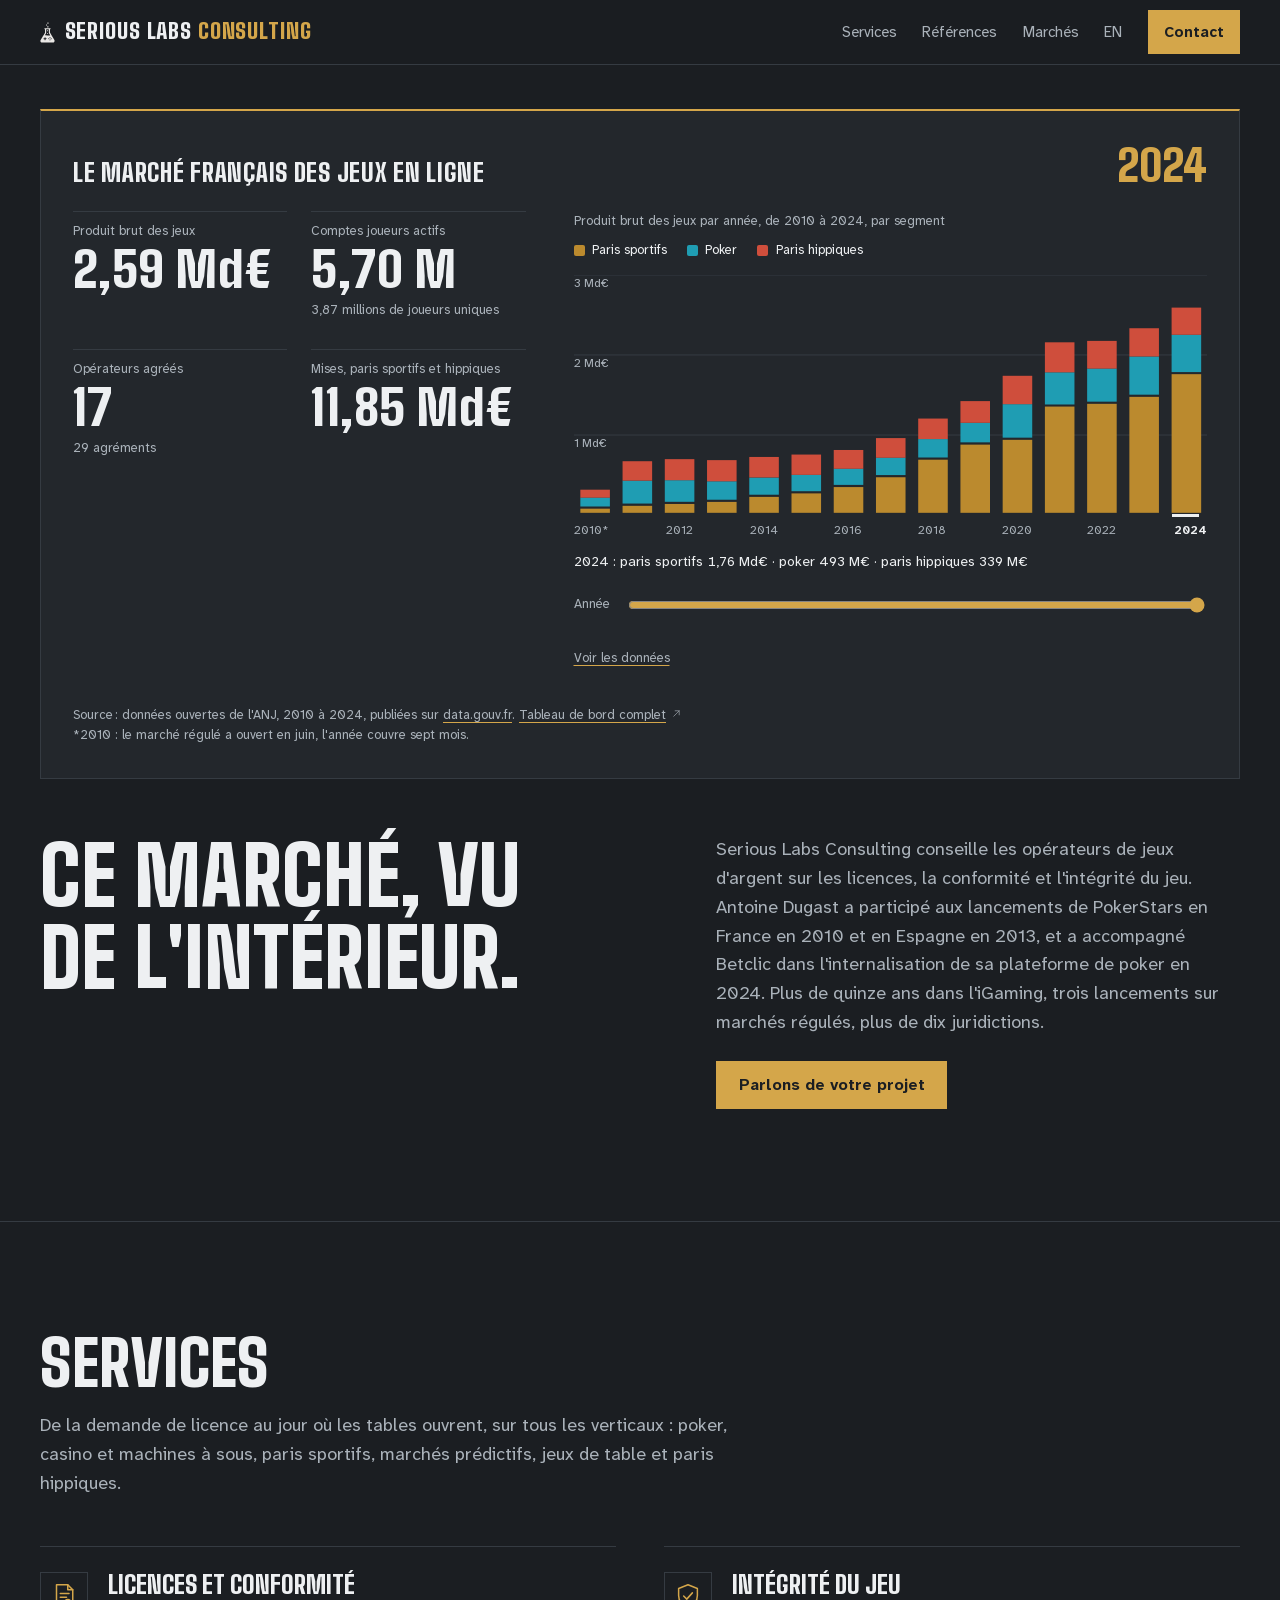
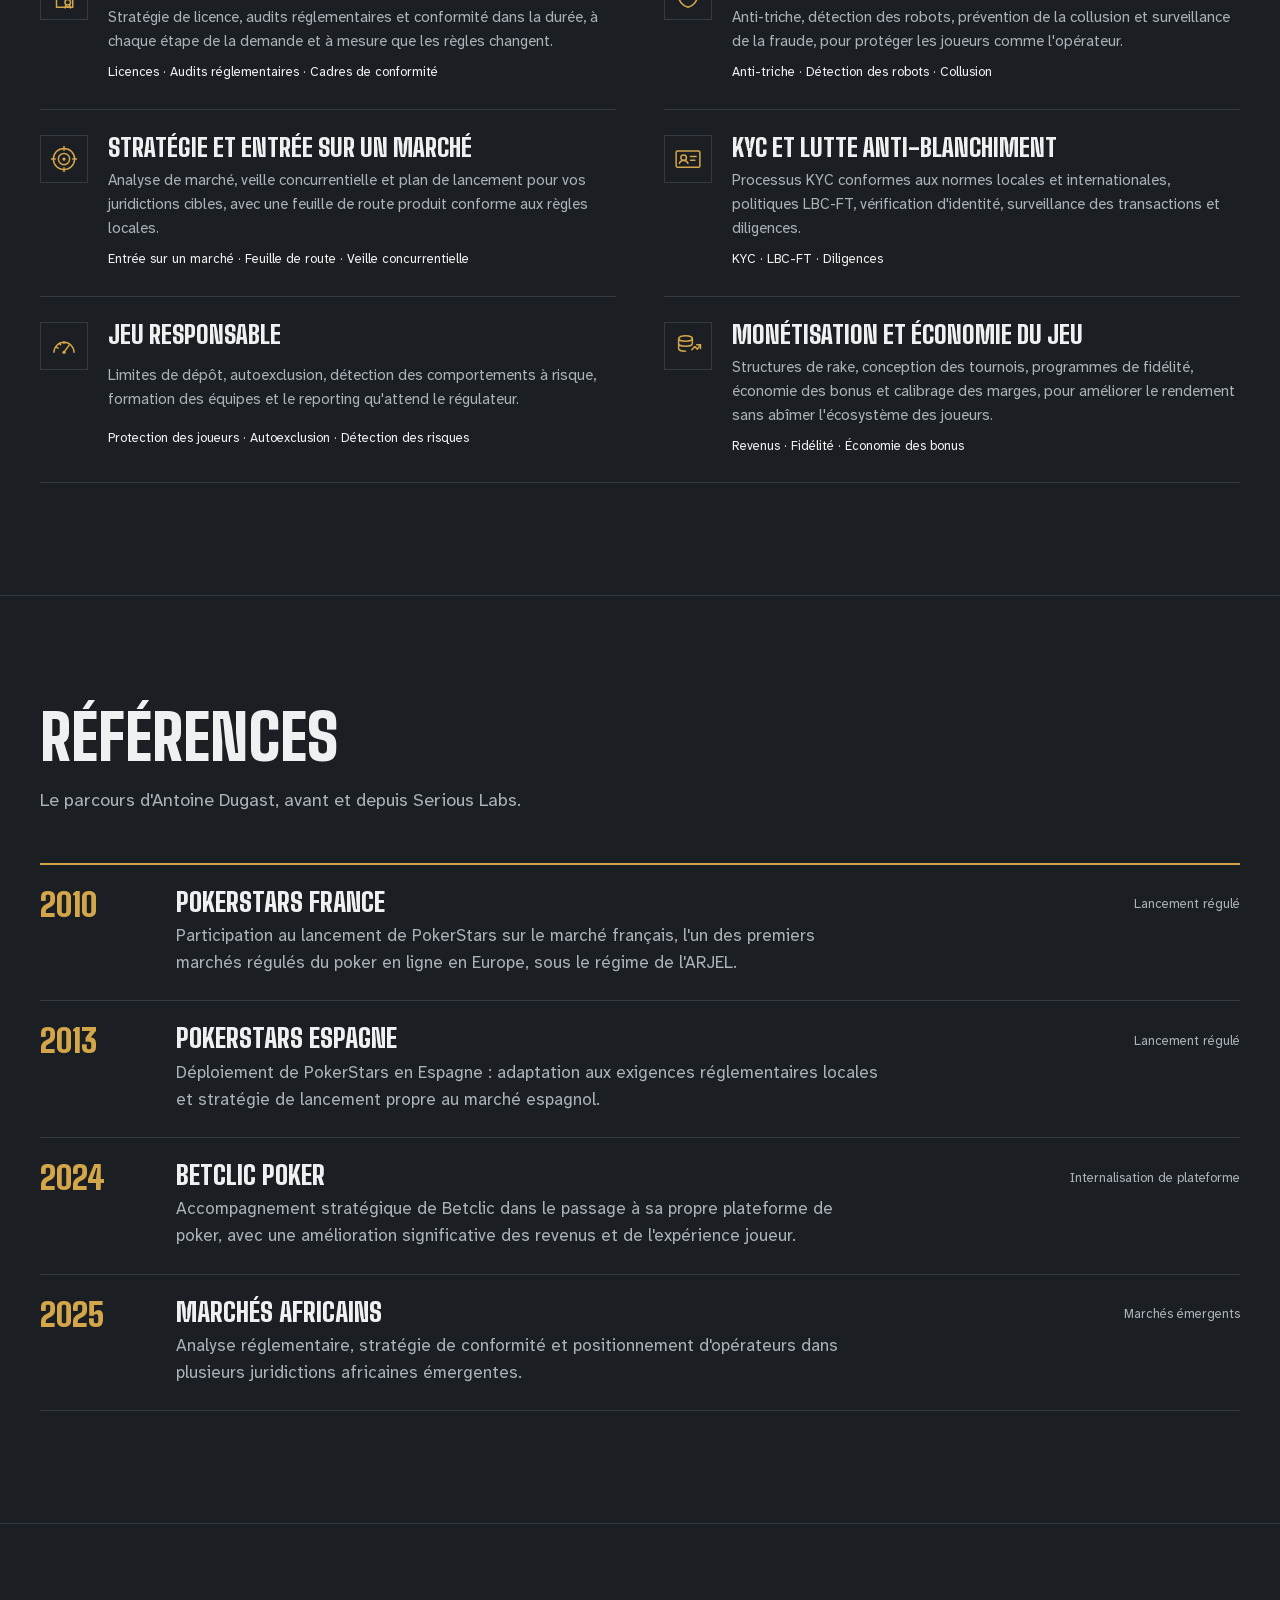
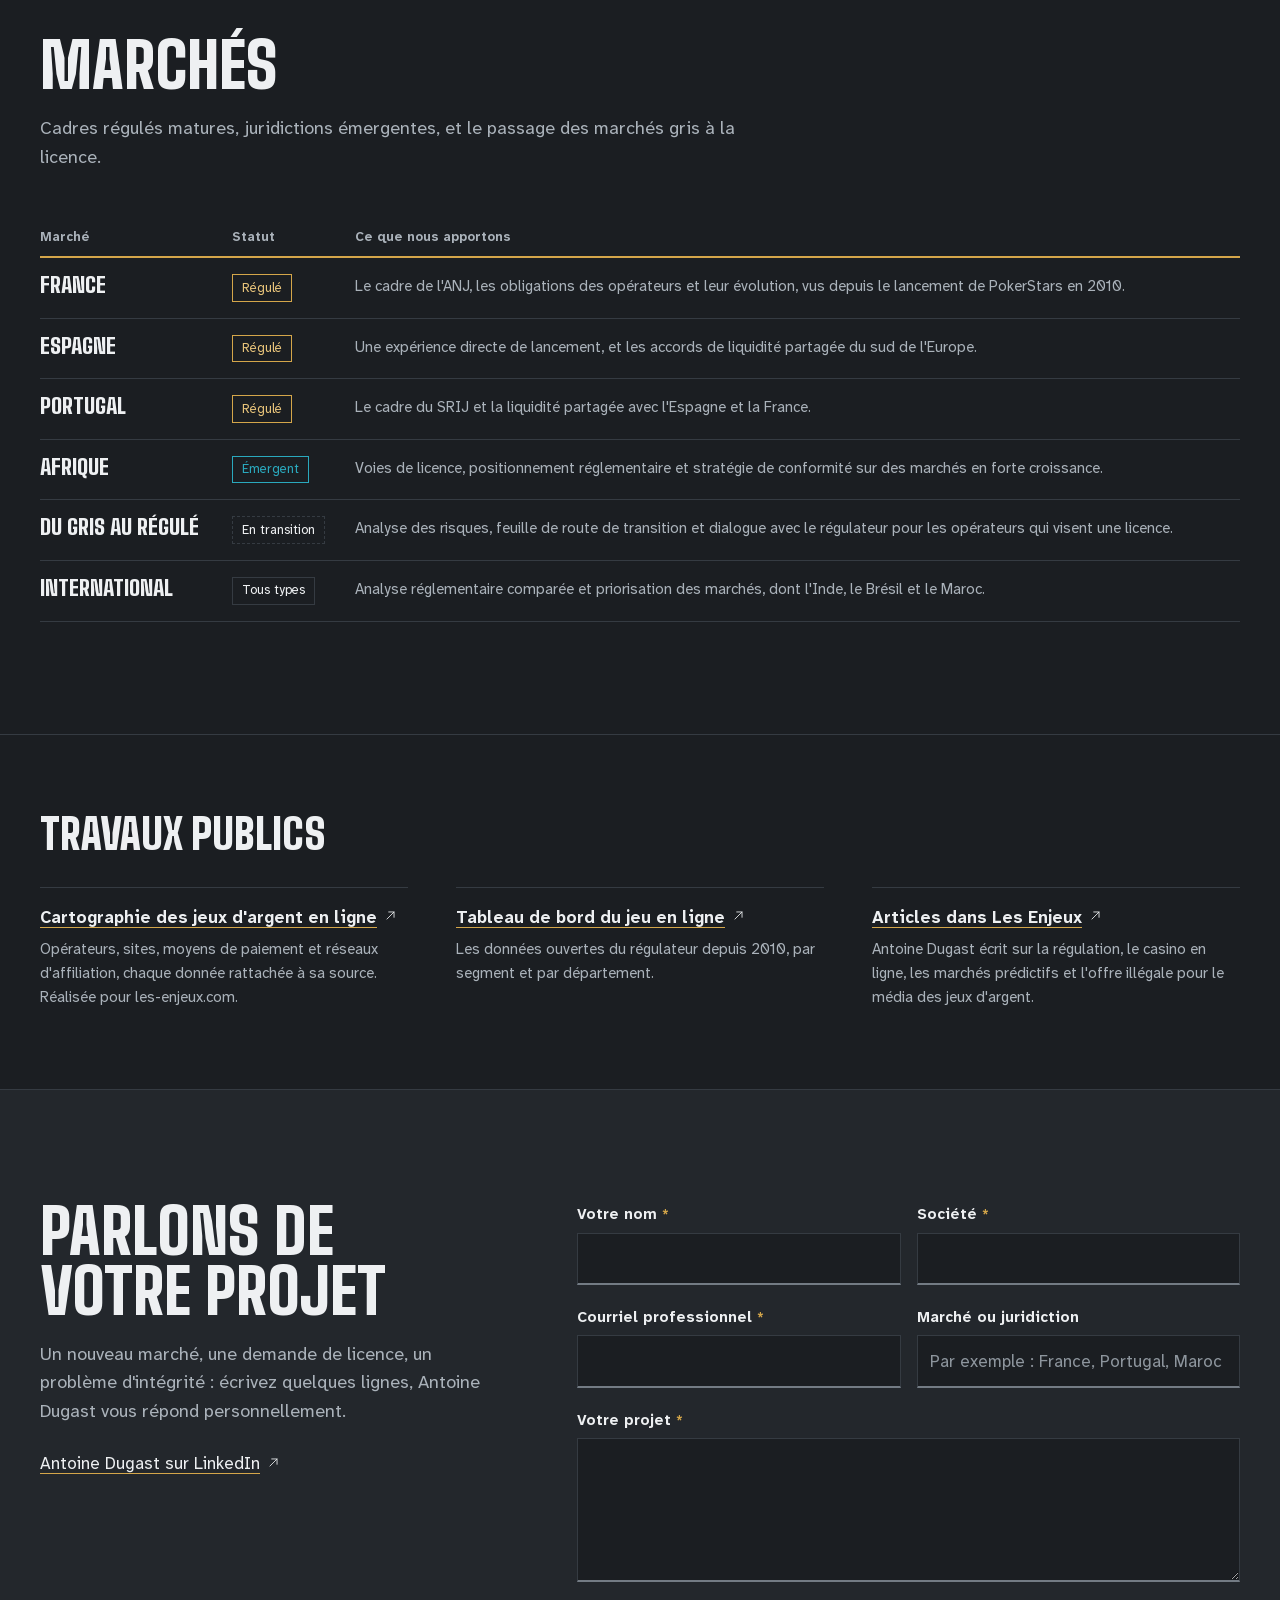
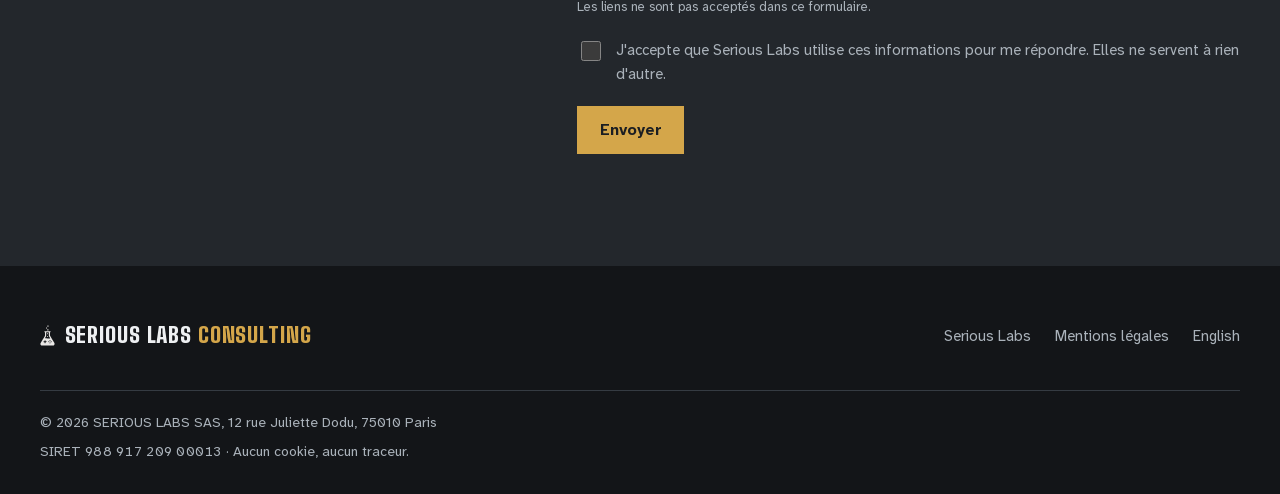
==== fr/index.html @ e4a57867 "Refait le site du conseil : le marché français en chiffres, puis le métier La page s'ouvre sur le ta" ====
<!DOCTYPE html>
<html lang="fr">
<head>
<meta charset="utf-8">
<meta name="viewport" content="width=device-width, initial-scale=1">
<title>Serious Labs Consulting — licences, conformité et intégrité du jeu</title>
<meta name="description" content="Conseil aux opérateurs de jeux d'argent : licences, conformité, KYC et LBC-FT, intégrité du jeu, entrée sur un marché. Participation aux lancements de PokerStars en France et en Espagne ; internalisation du poker chez Betclic.">
<meta name="robots" content="index, follow">

<link rel="canonical" href="https://seriouslabs-consulting.com/fr/">
<link rel="alternate" hreflang="en" href="https://seriouslabs-consulting.com/">
<link rel="alternate" hreflang="fr" href="https://seriouslabs-consulting.com/fr/">
<link rel="alternate" hreflang="x-default" href="https://seriouslabs-consulting.com/">

<meta property="og:type" content="website">
<meta property="og:locale" content="fr_FR">
<meta property="og:url" content="https://seriouslabs-consulting.com/fr/">
<meta property="og:site_name" content="Serious Labs Consulting">
<meta property="og:title" content="Ce marché, vu de l'intérieur.">
<meta property="og:description" content="Licences, conformité et intégrité du jeu pour les opérateurs de jeux d'argent, par quelqu'un qui a participé aux lancements régulés en France et en Espagne.">
<meta property="og:image" content="https://seriouslabs-consulting.com/assets/img/og-fr.png">
<meta name="theme-color" content="#1b1e22">

<link rel="icon" href="/assets/img/favicon.svg" type="image/svg+xml">
<link rel="preload" href="/assets/fonts/big-shoulders-latin.woff2" as="font" type="font/woff2" crossorigin>
<link rel="stylesheet" href="/assets/css/fonts.css">
<link rel="stylesheet" href="/assets/css/conseil.css">
<script src="/assets/js/conseil.js" defer></script>
</head>

<body>
<a class="skip" href="#main">Aller au contenu</a>

<header class="head">
  <div class="wrap bar">
    <a class="mark" href="/fr/" aria-label="Serious Labs Consulting, accueil"><img src="/assets/img/logo.svg" alt="" width="15" height="21"><span>Serious Labs <em>Consulting</em></span></a>
    <nav class="nav" aria-label="Navigation principale">
      <a class="sect" href="#services">Services</a>
      <a class="sect" href="#record">Références</a>
      <a class="sect" href="#markets">Marchés</a>
      <a class="lang" href="/" hreflang="en" lang="en">EN</a>
      <a class="cta cta--sm" href="#contact">Contact</a>
    </nav>
  </div>
</header>

<main id="main">

  <section class="open" aria-labelledby="titre">
    <div class="wrap">

      <figure class="board" data-board>
        <figcaption class="board__head">
          <p class="board__t">Le marché français des jeux en ligne</p>
          <p class="board__y"><span class="pot">Année affichée&#8239;: </span><span data-year>2024</span></p>
        </figcaption>

        <dl class="figs">
          <div class="fig">
            <dt>Produit brut des jeux</dt>
            <dd><span class="fig__n" data-fig="pbj">2,59 Md€</span></dd>
          </div>
          <div class="fig">
            <dt>Comptes joueurs actifs</dt>
            <dd><span class="fig__n" data-fig="comptes">5,70 M</span><span class="fig__s" data-fig="uniques">3,87 millions de joueurs uniques</span></dd>
          </div>
          <div class="fig">
            <dt>Opérateurs agréés</dt>
            <dd><span class="fig__n" data-fig="operateurs">17</span><span class="fig__s" data-fig="agrements">29 agréments</span></dd>
          </div>
          <div class="fig">
            <dt>Mises, paris sportifs et hippiques</dt>
            <dd><span class="fig__n" data-fig="mises">11,85 Md€</span></dd>
          </div>
        </dl>

        <div class="chart">
          <p class="chart__t" id="chart-t">Produit brut des jeux par année, de 2010 à 2024, par segment</p>
          <ul class="legend">
            <li><span class="sw s-ps" aria-hidden="true"></span>Paris sportifs</li>
            <li><span class="sw s-po" aria-hidden="true"></span>Poker</li>
            <li><span class="sw s-ph" aria-hidden="true"></span>Paris hippiques</li>
          </ul>
          <div class="chart__plot" data-chart>
<!-- marche:graphique -->
<svg class="chart__svg" viewBox="0 0 600 220" preserveAspectRatio="none" aria-hidden="true">
<line class="chart__grid" x1="0" x2="600" y1="146.7" y2="146.7" vector-effect="non-scaling-stroke"/>
<line class="chart__grid" x1="0" x2="600" y1="73.3" y2="73.3" vector-effect="non-scaling-stroke"/>
<line class="chart__grid" x1="0" x2="600" y1="0.0" y2="0.0" vector-effect="non-scaling-stroke"/>
<g class="chart__bar" data-i="0">
<rect class="s-ps" x="6.0" y="214.2" width="28" height="3.8"/>
<rect class="s-po" x="6.0" y="204.0" width="28" height="8.2"/>
<rect class="s-ph" x="6.0" y="196.8" width="28" height="7.3"/>
<rect class="chart__hit" x="0" y="0" width="40" height="220"/>
</g>
<g class="chart__bar" data-i="1">
<rect class="s-ps" x="46.0" y="211.6" width="28" height="6.4"/>
<rect class="s-po" x="46.0" y="188.5" width="28" height="21.0"/>
<rect class="s-ph" x="46.0" y="170.7" width="28" height="17.8"/>
<rect class="chart__hit" x="40" y="0" width="40" height="220"/>
</g>
<g class="chart__bar" data-i="2">
<rect class="s-ps" x="86.0" y="209.9" width="28" height="8.1"/>
<rect class="s-po" x="86.0" y="188.1" width="28" height="19.8"/>
<rect class="s-ph" x="86.0" y="168.8" width="28" height="19.3"/>
<rect class="chart__hit" x="80" y="0" width="40" height="220"/>
</g>
<g class="chart__bar" data-i="3">
<rect class="s-ps" x="126.0" y="208.0" width="28" height="10.0"/>
<rect class="s-po" x="126.0" y="189.1" width="28" height="16.9"/>
<rect class="s-ph" x="126.0" y="169.7" width="28" height="19.4"/>
<rect class="chart__hit" x="120" y="0" width="40" height="220"/>
</g>
<g class="chart__bar" data-i="4">
<rect class="s-ps" x="166.0" y="203.4" width="28" height="14.6"/>
<rect class="s-po" x="166.0" y="185.7" width="28" height="15.7"/>
<rect class="s-ph" x="166.0" y="166.8" width="28" height="18.8"/>
<rect class="chart__hit" x="160" y="0" width="40" height="220"/>
</g>
<g class="chart__bar" data-i="5">
<rect class="s-ps" x="206.0" y="200.2" width="28" height="17.8"/>
<rect class="s-po" x="206.0" y="183.2" width="28" height="15.0"/>
<rect class="s-ph" x="206.0" y="164.6" width="28" height="18.6"/>
<rect class="chart__hit" x="200" y="0" width="40" height="220"/>
</g>
<g class="chart__bar" data-i="6">
<rect class="s-ps" x="246.0" y="194.4" width="28" height="23.6"/>
<rect class="s-po" x="246.0" y="177.5" width="28" height="14.9"/>
<rect class="s-ph" x="246.0" y="160.4" width="28" height="17.2"/>
<rect class="chart__hit" x="240" y="0" width="40" height="220"/>
</g>
<g class="chart__bar" data-i="7">
<rect class="s-ps" x="286.0" y="185.4" width="28" height="32.6"/>
<rect class="s-po" x="286.0" y="167.4" width="28" height="16.0"/>
<rect class="s-ph" x="286.0" y="149.5" width="28" height="18.0"/>
<rect class="chart__hit" x="280" y="0" width="40" height="220"/>
</g>
<g class="chart__bar" data-i="8">
<rect class="s-ps" x="326.0" y="169.3" width="28" height="48.7"/>
<rect class="s-po" x="326.0" y="150.4" width="28" height="16.9"/>
<rect class="s-ph" x="326.0" y="131.6" width="28" height="18.8"/>
<rect class="chart__hit" x="320" y="0" width="40" height="220"/>
</g>
<g class="chart__bar" data-i="9">
<rect class="s-ps" x="366.0" y="155.5" width="28" height="62.5"/>
<rect class="s-po" x="366.0" y="135.5" width="28" height="17.9"/>
<rect class="s-ph" x="366.0" y="115.6" width="28" height="19.9"/>
<rect class="chart__hit" x="360" y="0" width="40" height="220"/>
</g>
<g class="chart__bar" data-i="10">
<rect class="s-ps" x="406.0" y="151.1" width="28" height="66.9"/>
<rect class="s-po" x="406.0" y="118.4" width="28" height="30.7"/>
<rect class="s-ph" x="406.0" y="92.4" width="28" height="26.0"/>
<rect class="chart__hit" x="400" y="0" width="40" height="220"/>
</g>
<g class="chart__bar" data-i="11">
<rect class="s-ps" x="446.0" y="120.6" width="28" height="97.4"/>
<rect class="s-po" x="446.0" y="89.2" width="28" height="29.5"/>
<rect class="s-ph" x="446.0" y="61.7" width="28" height="27.5"/>
<rect class="chart__hit" x="440" y="0" width="40" height="220"/>
</g>
<g class="chart__bar" data-i="12">
<rect class="s-ps" x="486.0" y="118.1" width="28" height="99.9"/>
<rect class="s-po" x="486.0" y="85.7" width="28" height="30.4"/>
<rect class="s-ph" x="486.0" y="60.4" width="28" height="25.4"/>
<rect class="chart__hit" x="480" y="0" width="40" height="220"/>
</g>
<g class="chart__bar" data-i="13">
<rect class="s-ps" x="526.0" y="111.7" width="28" height="106.3"/>
<rect class="s-po" x="526.0" y="74.7" width="28" height="35.0"/>
<rect class="s-ph" x="526.0" y="48.8" width="28" height="25.9"/>
<rect class="chart__hit" x="520" y="0" width="40" height="220"/>
</g>
<g class="chart__bar" data-i="14">
<rect class="s-ps" x="566.0" y="90.9" width="28" height="127.1"/>
<rect class="s-po" x="566.0" y="54.8" width="28" height="34.2"/>
<rect class="s-ph" x="566.0" y="29.9" width="28" height="24.9"/>
<rect class="chart__hit" x="560" y="0" width="40" height="220"/>
</g>
</svg>
<span class="chart__axis chart__axis--1" aria-hidden="true">1 Md€</span>
<span class="chart__axis chart__axis--2" aria-hidden="true">2 Md€</span>
<span class="chart__axis chart__axis--3" aria-hidden="true">3 Md€</span>
<ol class="chart__years" aria-hidden="true">
<li class="is-tick">2010*</li>
<li>2011</li>
<li class="is-tick">2012</li>
<li>2013</li>
<li class="is-tick">2014</li>
<li>2015</li>
<li class="is-tick">2016</li>
<li>2017</li>
<li class="is-tick">2018</li>
<li>2019</li>
<li class="is-tick">2020</li>
<li>2021</li>
<li class="is-tick">2022</li>
<li>2023</li>
<li class="is-tick">2024</li>
</ol>
<!-- /marche:graphique -->
          </div>
          <p class="readout" data-readout>2024 : paris sportifs 1,76 Md€ · poker 493 M€ · paris hippiques 339 M€</p>
          <label class="scrub">
            <span>Année</span>
            <input type="range" min="2010" max="2024" step="1" value="2024" data-scrub>
          </label>
          <p class="pot" data-live aria-live="polite"></p>
          <details class="data">
            <summary>Voir les données</summary>
<!-- marche:tableau -->
<table class="data__t">
<caption>Produit brut des jeux, en millions d’euros, ANJ</caption>
<thead><tr><th scope="col">Année</th><th scope="col">Paris sportifs</th><th scope="col">Poker</th><th scope="col">Paris hippiques</th><th scope="col">Total</th></tr></thead><tbody>
<tr><th scope="row">2010*</th><td>79</td><td>139</td><td>99</td><td>317</td></tr>
<tr><th scope="row">2011</th><td>115</td><td>314</td><td>243</td><td>672</td></tr>
<tr><th scope="row">2012</th><td>138</td><td>297</td><td>263</td><td>698</td></tr>
<tr><th scope="row">2013</th><td>164</td><td>258</td><td>264</td><td>686</td></tr>
<tr><th scope="row">2014</th><td>227</td><td>241</td><td>257</td><td>725</td></tr>
<tr><th scope="row">2015</th><td>270</td><td>232</td><td>254</td><td>756</td></tr>
<tr><th scope="row">2016</th><td>349</td><td>230</td><td>234</td><td>813</td></tr>
<tr><th scope="row">2017</th><td>472</td><td>245</td><td>245</td><td>962</td></tr>
<tr><th scope="row">2018</th><td>691</td><td>258</td><td>256</td><td>1 205</td></tr>
<tr><th scope="row">2019</th><td>880</td><td>272</td><td>271</td><td>1 423</td></tr>
<tr><th scope="row">2020</th><td>940</td><td>446</td><td>354</td><td>1 740</td></tr>
<tr><th scope="row">2021</th><td>1 355</td><td>429</td><td>375</td><td>2 159</td></tr>
<tr><th scope="row">2022</th><td>1 389</td><td>442</td><td>346</td><td>2 177</td></tr>
<tr><th scope="row">2023</th><td>1 477</td><td>504</td><td>353</td><td>2 334</td></tr>
<tr><th scope="row">2024</th><td>1 760</td><td>493</td><td>339</td><td>2 592</td></tr>
</tbody></table>
<!-- /marche:tableau -->
          </details>
        </div>

        <p class="board__src">Source&#8239;: données ouvertes de l'ANJ, 2010 à 2024, publiées sur <a href="https://www.data.gouv.fr/datasets/donnees-sur-le-marche-des-jeux-en-ligne-paris-sportifs-hippiques-et-poker-de-2010-a-2024/">data.gouv.fr</a>. <a href="https://data.seriouslabs-consulting.com/">Tableau de bord complet<svg class="ico" aria-hidden="true"><use href="/assets/img/pictos.svg#sortie"/></svg></a><br>*2010 : le marché régulé a ouvert en juin, l'année couvre sept mois.</p>
      </figure>

      <div class="open__text">
        <h1 id="titre">Ce marché, vu de l'intérieur.</h1>
        <div class="open__side">
          <p class="lede">Serious Labs Consulting conseille les opérateurs de jeux d'argent sur les licences, la conformité et l'intégrité du jeu. Antoine Dugast a participé aux lancements de PokerStars en France en 2010 et en Espagne en 2013, et a accompagné Betclic dans l'internalisation de sa plateforme de poker en 2024. Plus de quinze ans dans l'iGaming, trois lancements sur marchés régulés, plus de dix juridictions.</p>
          <a class="cta" href="#contact">Parlons de votre projet</a>
        </div>
      </div>

    </div>
  </section>

  <section class="svc" id="services" aria-labelledby="services-h">
    <div class="wrap">
      <h2 class="sect-h" id="services-h">Services</h2>
      <p class="sect-l">De la demande de licence au jour où les tables ouvrent, sur tous les verticaux : poker, casino et machines à sous, paris sportifs, marchés prédictifs, jeux de table et paris hippiques.</p>

      <ul class="svc__list">
        <li class="svc__item">
          <svg class="picto" aria-hidden="true"><use href="/assets/img/pictos.svg#licence"/></svg>
          <h3>Licences et conformité</h3>
          <p>Stratégie de licence, audits réglementaires et conformité dans la durée, à chaque étape de la demande et à mesure que les règles changent.</p>
          <p class="tags">Licences · Audits réglementaires · Cadres de conformité</p>
        </li>
        <li class="svc__item">
          <svg class="picto" aria-hidden="true"><use href="/assets/img/pictos.svg#integrite"/></svg>
          <h3>Intégrité du jeu</h3>
          <p>Anti-triche, détection des robots, prévention de la collusion et surveillance de la fraude, pour protéger les joueurs comme l'opérateur.</p>
          <p class="tags">Anti-triche · Détection des robots · Collusion</p>
        </li>
        <li class="svc__item">
          <svg class="picto" aria-hidden="true"><use href="/assets/img/pictos.svg#strategie"/></svg>
          <h3>Stratégie et entrée sur un marché</h3>
          <p>Analyse de marché, veille concurrentielle et plan de lancement pour vos juridictions cibles, avec une feuille de route produit conforme aux règles locales.</p>
          <p class="tags">Entrée sur un marché · Feuille de route · Veille concurrentielle</p>
        </li>
        <li class="svc__item">
          <svg class="picto" aria-hidden="true"><use href="/assets/img/pictos.svg#kyc"/></svg>
          <h3>KYC et lutte anti-blanchiment</h3>
          <p>Processus KYC conformes aux normes locales et internationales, politiques LBC-FT, vérification d'identité, surveillance des transactions et diligences.</p>
          <p class="tags">KYC · LBC-FT · Diligences</p>
        </li>
        <li class="svc__item">
          <svg class="picto" aria-hidden="true"><use href="/assets/img/pictos.svg#jeu-responsable"/></svg>
          <h3>Jeu responsable</h3>
          <p>Limites de dépôt, autoexclusion, détection des comportements à risque, formation des équipes et le reporting qu'attend le régulateur.</p>
          <p class="tags">Protection des joueurs · Autoexclusion · Détection des risques</p>
        </li>
        <li class="svc__item">
          <svg class="picto" aria-hidden="true"><use href="/assets/img/pictos.svg#monetisation"/></svg>
          <h3>Monétisation et économie du jeu</h3>
          <p>Structures de rake, conception des tournois, programmes de fidélité, économie des bonus et calibrage des marges, pour améliorer le rendement sans abîmer l'écosystème des joueurs.</p>
          <p class="tags">Revenus · Fidélité · Économie des bonus</p>
        </li>
      </ul>
    </div>
  </section>

  <section class="rec" id="record" aria-labelledby="record-h">
    <div class="wrap">
      <h2 class="sect-h" id="record-h">Références</h2>
      <p class="sect-l">Le parcours d'Antoine Dugast, avant et depuis Serious Labs.</p>
      <ol class="entries">
        <li class="entry">
          <p class="entry__date">2010</p>
          <div class="entry__body">
            <h3 class="entry__name">PokerStars France</h3>
            <p>Participation au lancement de PokerStars sur le marché français, l'un des premiers marchés régulés du poker en ligne en Europe, sous le régime de l'ARJEL.</p>
          </div>
          <p class="entry__kind">Lancement régulé</p>
        </li>
        <li class="entry">
          <p class="entry__date">2013</p>
          <div class="entry__body">
            <h3 class="entry__name">PokerStars Espagne</h3>
            <p>Déploiement de PokerStars en Espagne : adaptation aux exigences réglementaires locales et stratégie de lancement propre au marché espagnol.</p>
          </div>
          <p class="entry__kind">Lancement régulé</p>
        </li>
        <li class="entry">
          <p class="entry__date">2024</p>
          <div class="entry__body">
            <h3 class="entry__name">Betclic Poker</h3>
            <p>Accompagnement stratégique de Betclic dans le passage à sa propre plateforme de poker, avec une amélioration significative des revenus et de l'expérience joueur.</p>
          </div>
          <p class="entry__kind">Internalisation de plateforme</p>
        </li>
        <li class="entry">
          <p class="entry__date">2025</p>
          <div class="entry__body">
            <h3 class="entry__name">Marchés africains</h3>
            <p>Analyse réglementaire, stratégie de conformité et positionnement d'opérateurs dans plusieurs juridictions africaines émergentes.</p>
          </div>
          <p class="entry__kind">Marchés émergents</p>
        </li>
      </ol>
    </div>
  </section>

  <section class="mkt" id="markets" aria-labelledby="markets-h">
    <div class="wrap">
      <h2 class="sect-h" id="markets-h">Marchés</h2>
      <p class="sect-l">Cadres régulés matures, juridictions émergentes, et le passage des marchés gris à la licence.</p>
      <table class="mkt__t">
        <thead><tr><th scope="col">Marché</th><th scope="col">Statut</th><th scope="col">Ce que nous apportons</th></tr></thead>
        <tbody>
          <tr><th scope="row">France</th><td><span class="st st--reg">Régulé</span></td><td>Le cadre de l'ANJ, les obligations des opérateurs et leur évolution, vus depuis le lancement de PokerStars en 2010.</td></tr>
          <tr><th scope="row">Espagne</th><td><span class="st st--reg">Régulé</span></td><td>Une expérience directe de lancement, et les accords de liquidité partagée du sud de l'Europe.</td></tr>
          <tr><th scope="row">Portugal</th><td><span class="st st--reg">Régulé</span></td><td>Le cadre du SRIJ et la liquidité partagée avec l'Espagne et la France.</td></tr>
          <tr><th scope="row">Afrique</th><td><span class="st st--new">Émergent</span></td><td>Voies de licence, positionnement réglementaire et stratégie de conformité sur des marchés en forte croissance.</td></tr>
          <tr><th scope="row">Du gris au régulé</th><td><span class="st st--move">En transition</span></td><td>Analyse des risques, feuille de route de transition et dialogue avec le régulateur pour les opérateurs qui visent une licence.</td></tr>
          <tr><th scope="row">International</th><td><span class="st">Tous types</span></td><td>Analyse réglementaire comparée et priorisation des marchés, dont l'Inde, le Brésil et le Maroc.</td></tr>
        </tbody>
      </table>
    </div>
  </section>

  <section class="res" aria-labelledby="research-h">
    <div class="wrap">
      <h2 class="sect-h sect-h--sm" id="research-h">Travaux publics</h2>
      <ul class="res__list">
        <li><a href="https://regtech.seriouslabs.tech/">Cartographie des jeux d'argent en ligne<svg class="ico" aria-hidden="true"><use href="/assets/img/pictos.svg#sortie"/></svg></a><p>Opérateurs, sites, moyens de paiement et réseaux d'affiliation, chaque donnée rattachée à sa source. Réalisée pour <span class="nobr">les-enjeux.com</span>.</p></li>
        <li><a href="https://data.seriouslabs-consulting.com/">Tableau de bord du jeu en ligne<svg class="ico" aria-hidden="true"><use href="/assets/img/pictos.svg#sortie"/></svg></a><p>Les données ouvertes du régulateur depuis 2010, par segment et par département.</p></li>
        <li><a href="https://les-enjeux.com/">Articles dans Les Enjeux<svg class="ico" aria-hidden="true"><use href="/assets/img/pictos.svg#sortie"/></svg></a><p>Antoine Dugast écrit sur la régulation, le casino en ligne, les marchés prédictifs et l'offre illégale pour le média des jeux d'argent.</p></li>
      </ul>
    </div>
  </section>

  <section class="ask" id="contact" aria-labelledby="contact-h">
    <div class="wrap ask__grid">
      <div>
        <h2 class="sect-h" id="contact-h">Parlons de votre projet</h2>
        <p class="sect-l">Un nouveau marché, une demande de licence, un problème d'intégrité : écrivez quelques lignes, Antoine Dugast vous répond personnellement.</p>
        <p class="ask__alt"><a href="https://www.linkedin.com/in/antoine-dugast-8a394188/">Antoine Dugast sur LinkedIn<svg class="ico" aria-hidden="true"><use href="/assets/img/pictos.svg#sortie"/></svg></a></p>
      </div>

      <noscript><p class="sect-l">Le formulaire a besoin de JavaScript. Vous pouvez aussi joindre Antoine Dugast sur LinkedIn.</p></noscript>
      <form class="form" data-contact-form action="/api/contact.php" method="post" novalidate hidden>
        <div class="f">
          <label for="f-nom">Votre nom <span class="req" aria-hidden="true">*</span></label>
          <input type="text" id="f-nom" name="nom" required autocomplete="name" maxlength="120">
        </div>
        <div class="f">
          <label for="f-societe">Société <span class="req" aria-hidden="true">*</span></label>
          <input type="text" id="f-societe" name="societe" required autocomplete="organization" maxlength="160">
        </div>
        <div class="f">
          <label for="f-email">Courriel professionnel <span class="req" aria-hidden="true">*</span></label>
          <input type="email" id="f-email" name="email" required autocomplete="email" maxlength="200">
        </div>
        <div class="f">
          <label for="f-secteur">Marché ou juridiction</label>
          <input type="text" id="f-secteur" name="secteur" maxlength="80" placeholder="Par exemple : France, Portugal, Maroc">
        </div>
        <div class="f f--wide">
          <label for="f-message">Votre projet <span class="req" aria-hidden="true">*</span></label>
          <textarea id="f-message" name="message" required maxlength="4000"></textarea>
          <p class="f__hint">Les liens ne sont pas acceptés dans ce formulaire.</p>
        </div>
        <div class="pot" aria-hidden="true">
          <label for="f-site">Ne pas remplir ce champ</label>
          <input type="text" id="f-site" name="site_web" tabindex="-1" autocomplete="off">
        </div>
        <input type="hidden" name="ts" value="">
        <input type="hidden" name="lang" value="fr">
        <label class="consent f--wide">
          <input type="checkbox" name="consentement" required>
          <span>J'accepte que Serious Labs utilise ces informations pour me répondre. Elles ne servent à rien d'autre.</span>
        </label>
        <p class="reply f--wide" data-status role="status" hidden></p>
        <div class="f--wide">
          <button class="cta" type="submit">Envoyer</button>
        </div>
      </form>
    </div>
  </section>

</main>

<footer class="foot">
  <div class="wrap">
    <div class="foot__top">
      <a class="mark" href="/fr/" aria-label="Serious Labs Consulting, accueil"><img src="/assets/img/logo.svg" alt="" width="15" height="21"><span>Serious Labs <em>Consulting</em></span></a>
      <nav class="foot__links" aria-label="Liens de pied de page">
        <a href="https://seriouslabs.tech/">Serious Labs</a>
        <a href="https://seriouslabs.tech/mentions-legales.html">Mentions légales</a>
        <a href="/" hreflang="en" lang="en">English</a>
      </nav>
    </div>
    <div class="foot__bar">
      <p>© 2026 SERIOUS LABS SAS, 12 rue Juliette Dodu, 75010 Paris</p>
      <p>SIRET <span class="typed">988 917 209 00013</span> · Aucun cookie, aucun traceur.</p>
    </div>
  </div>
</footer>
</body>
</html>
---- assets/css/fonts.css ----
/* Polices auto-hébergées : le site déclare n'appeler aucun tiers, il ne
   doit donc pas interroger fonts.googleapis.com à chaque visite.
   Ce sont des polices variables : un fichier couvre toutes les graisses. */
@font-face {
  font-family: 'Atkinson Hyperlegible Next';
  font-style: normal;
  font-weight: 200 800;
  font-display: swap;
  src: url('/assets/fonts/atkinson-latin-ext.woff2') format('woff2');
  unicode-range: U+0100-02BA, U+02BD-02C5, U+02C7-02CC, U+02CE-02D7, U+02DD-02FF, U+0304, U+0308, U+0329, U+1D00-1DBF, U+1E00-1E9F, U+1EF2-1EFF, U+2020, U+20A0-20AB, U+20AD-20C4, U+2113, U+2C60-2C7F, U+A720-A7FF;
}
@font-face {
  font-family: 'Atkinson Hyperlegible Next';
  font-style: normal;
  font-weight: 200 800;
  font-display: swap;
  src: url('/assets/fonts/atkinson-latin.woff2') format('woff2');
  unicode-range: U+0000-00FF, U+0131, U+0152-0153, U+02BB-02BC, U+02C6, U+02DA, U+02DC, U+0304, U+0308, U+0329, U+2000-206F, U+20AC, U+2122, U+2191, U+2193, U+2212, U+2215, U+FEFF, U+FFFD;
}
@font-face {
  font-family: 'Big Shoulders';
  font-style: normal;
  font-weight: 100 900;
  font-display: swap;
  src: url('/assets/fonts/big-shoulders-latin-ext.woff2') format('woff2');
  unicode-range: U+0100-02BA, U+02BD-02C5, U+02C7-02CC, U+02CE-02D7, U+02DD-02FF, U+0304, U+0308, U+0329, U+1D00-1DBF, U+1E00-1E9F, U+1EF2-1EFF, U+2020, U+20A0-20AB, U+20AD-20C4, U+2113, U+2C60-2C7F, U+A720-A7FF;
}
@font-face {
  font-family: 'Big Shoulders';
  font-style: normal;
  font-weight: 100 900;
  font-display: swap;
  src: url('/assets/fonts/big-shoulders-latin.woff2') format('woff2');
  unicode-range: U+0000-00FF, U+0131, U+0152-0153, U+02BB-02BC, U+02C6, U+02DA, U+02DC, U+0304, U+0308, U+0329, U+2000-206F, U+20AC, U+2122, U+2191, U+2193, U+2212, U+2215, U+FEFF, U+FFFD;
}
@font-face {
  font-family: 'Big Shoulders Stencil';
  font-style: normal;
  font-weight: 100 900;
  font-display: swap;
  src: url('/assets/fonts/big-shoulders-stencil-latin-ext.woff2') format('woff2');
  unicode-range: U+0100-02BA, U+02BD-02C5, U+02C7-02CC, U+02CE-02D7, U+02DD-02FF, U+0304, U+0308, U+0329, U+1D00-1DBF, U+1E00-1E9F, U+1EF2-1EFF, U+2020, U+20A0-20AB, U+20AD-20C4, U+2113, U+2C60-2C7F, U+A720-A7FF;
}
@font-face {
  font-family: 'Big Shoulders Stencil';
  font-style: normal;
  font-weight: 100 900;
  font-display: swap;
  src: url('/assets/fonts/big-shoulders-stencil-latin.woff2') format('woff2');
  unicode-range: U+0000-00FF, U+0131, U+0152-0153, U+02BB-02BC, U+02C6, U+02DA, U+02DC, U+0304, U+0308, U+0329, U+2000-206F, U+20AC, U+2122, U+2191, U+2193, U+2212, U+2215, U+FEFF, U+FFFD;
}
---- assets/css/conseil.css ----
/* ==========================================================================
   Serious Labs Consulting — le marché en chiffres

   La même famille que seriouslabs.tech : acier émaillé, laiton, capitales
   condensées frappées, filets de registre. La page s'ouvre sur un tableau de
   bord du marché français tiré des données ouvertes de l'ANJ : la preuve
   qu'on connaît ce marché vient avant ce qu'on en dit.
   ========================================================================== */

:root {
  --steel:   #1b1e22;
  --steel-2: #23272c;
  --steel-0: #131518;
  --rule:    #353b42;
  --ink:     #eef0f2;
  --ink-2:   #aab2ba;
  --brass:   #d4a64a;
  --brass-2: #e7c37a;
  --rouge:   #c4382a;
  --teal:    #2aa9be;

  /* Les trois segments du graphique, validés sur l'acier : bande de
     luminosité, saturation, écart en vision normale et daltonienne. */
  --s-ps: #bb8a2e;  /* paris sportifs */
  --s-po: #1f9db3;  /* poker */
  --s-ph: #cf4e3c;  /* paris hippiques */

  --disp: 'Big Shoulders', 'Arial Narrow', sans-serif;
  --sten: 'Big Shoulders Stencil', 'Big Shoulders', sans-serif;
  --text: 'Atkinson Hyperlegible Next', system-ui, sans-serif;

  --gut: clamp(1rem, 4vw, 2.5rem);
  --band: clamp(4rem, 9vw, 7rem);
  --ease: cubic-bezier(.16, 1, .3, 1);
}

/* ------------------------------------------------------------- socle -- */

*, *::before, *::after { box-sizing: border-box; }

html {
  -webkit-text-size-adjust: 100%;
  scroll-behavior: smooth;
  scroll-padding-top: 5rem;
  color-scheme: dark;
  scrollbar-color: var(--rule) var(--steel-0);
}

body {
  margin: 0;
  background: var(--steel);
  color: var(--ink);
  font: 400 1.0625rem/1.6 var(--text);
  text-rendering: optimizeLegibility;
  caret-color: var(--brass);
}

::selection { background: var(--brass); color: var(--steel); }

h1, h2, h3, p, ul, ol, dl, dd, figure, table { margin: 0; }
ul, ol { padding: 0; list-style: none; }
img, svg { display: block; max-width: 100%; }
button { font: inherit; color: inherit; }

a { color: inherit; text-underline-offset: .22em; text-decoration-thickness: 1px; text-decoration-color: var(--brass); }
a:hover { color: var(--brass-2); }
:focus-visible { outline: 3px solid var(--brass); outline-offset: 3px; }

.wrap { width: min(100% - 2 * var(--gut), 78rem); margin-inline: auto; }
.typed { font-variant-numeric: tabular-nums; letter-spacing: .02em; }
.nobr { white-space: nowrap; }
.ico { display: inline-block; width: 1em; height: 1em; margin-left: .3em; vertical-align: -.1em; }

.skip, .pot {
  position: absolute;
  width: 1px; height: 1px;
  overflow: hidden;
  clip-path: inset(50%);
  white-space: nowrap;
}
.skip:focus {
  width: auto; height: auto;
  clip-path: none;
  top: .75rem; left: .75rem;
  z-index: 20;
  padding: .75rem 1rem;
  background: var(--brass);
  color: var(--steel);
  font-weight: 700;
}

section { padding-block: var(--band); border-top: 1px solid var(--rule); }

h1, .sect-h {
  font-family: var(--disp);
  font-weight: 900;
  text-transform: uppercase;
  text-wrap: balance;
}
.sect-h { font-size: clamp(2.3rem, 5.4vw, 3.9rem); line-height: .96; }
.sect-h--sm { font-size: clamp(1.9rem, 3.6vw, 2.6rem); }
.sect-l { max-width: 60ch; margin-top: 1.1rem; color: var(--ink-2); font-size: 1.125rem; }

.sten { font-family: var(--sten); font-weight: 800; letter-spacing: .02em; }

/* --------------------------------------------------------- les actions -- */

.cta {
  display: inline-flex;
  align-items: center;
  justify-content: center;
  min-height: 3rem;
  padding: .75rem 1.4rem;
  border: 0;
  background: var(--brass);
  color: var(--steel);
  font: 700 1rem/1.2 var(--text);
  text-decoration: none;
  cursor: pointer;
  transition: background-color .2s var(--ease);
}
.cta:hover { background: var(--brass-2); color: var(--steel); }
.cta--sm { min-height: 2.75rem; padding: .55rem 1rem; font-size: .9375rem; }
.cta:disabled { opacity: .6; cursor: progress; }

/* ------------------------------------------------------------- entête -- */

.head {
  position: sticky;
  top: 0;
  z-index: 10;
  background: rgb(27 30 34 / .94);
  border-bottom: 1px solid var(--rule);
}
@supports (backdrop-filter: blur(1px)) {
  .head { background: rgb(27 30 34 / .82); backdrop-filter: blur(10px) saturate(1.2); }
}
.bar { display: flex; align-items: center; justify-content: space-between; gap: 1rem; min-height: 4rem; }

.mark { display: inline-flex; align-items: center; gap: .6rem; color: var(--ink); text-decoration: none; }
.mark:hover { color: var(--ink); }
/* Le tracé du logo porte sa couleur en dur : on l'inverse sur l'acier. */
.mark img { filter: invert(1); }
.mark span { font: 900 1.35rem/1 var(--disp); text-transform: uppercase; letter-spacing: .04em; white-space: nowrap; }
.mark em { font-style: normal; color: var(--brass); }

.nav { display: flex; align-items: center; gap: clamp(.5rem, 2vw, 1.75rem); }
.nav .sect, .nav .lang {
  display: inline-flex; align-items: center;
  min-height: 2.75rem;
  color: var(--ink-2);
  font-size: .9375rem;
  text-decoration: none;
}
.nav .sect:hover, .nav .lang:hover { color: var(--ink); }
@media (max-width: 760px) { .nav .sect { display: none; } }
/* Sur petit téléphone, « Consulting » reste : c'est lui qui distingue ce
   site de seriouslabs.tech. Le mot-symbole rétrécit plutôt. */
@media (max-width: 26rem) { .mark span { font-size: 1.1rem; letter-spacing: .02em; } }

/* ==================================================== le tableau == */

.open { padding-block: clamp(1.5rem, 4vw, 2.75rem) var(--band); border-top: 0; }

.board {
  display: grid;
  gap: 1.5rem 3rem;
  padding: clamp(1.1rem, 3vw, 2rem);
  border: 1px solid var(--rule);
  border-top: 2px solid var(--brass);
  background: var(--steel-2);
}
@media (min-width: 64rem) {
  .board { grid-template-columns: minmax(0, 5fr) minmax(0, 7fr); grid-template-areas: "head head" "figs chart" "src src"; }
  .board__head { grid-area: head; }
  .figs { grid-area: figs; }
  .chart { grid-area: chart; }
  .board__src { grid-area: src; }
}

.board__head { display: flex; align-items: baseline; justify-content: space-between; gap: 1rem; }
.board__t { font: 900 clamp(1.15rem, 2.2vw, 1.5rem)/1.1 var(--disp); text-transform: uppercase; letter-spacing: .03em; }
.board__y { color: var(--brass); font: 900 clamp(2rem, 4vw, 2.75rem)/1 var(--disp); font-variant-numeric: tabular-nums; }

.figs { display: grid; grid-template-columns: repeat(2, minmax(0, 1fr)); align-content: start; gap: 1.75rem 1.5rem; }
.fig { padding-top: .7rem; border-top: 1px solid var(--rule); }
.fig dt { color: var(--ink-2); font-size: .8125rem; line-height: 1.3; }
.fig__n {
  display: block;
  margin-top: .3rem;
  /* Big Shoulders plein et non pochoir : au pochoir, le « € » se lisait « E ». */
  font: 900 clamp(2rem, 4.2vw, 3.1rem)/1 var(--disp);
  letter-spacing: .01em;
  font-variant-numeric: tabular-nums;
}
.fig__s { display: block; margin-top: .35rem; color: var(--ink-2); font-size: .8125rem; }

.chart__t { color: var(--ink-2); font-size: .8125rem; }
.legend { display: flex; flex-wrap: wrap; gap: .3rem 1.25rem; margin-top: .5rem; font-size: .8125rem; }
.legend li { display: inline-flex; align-items: center; gap: .45rem; }
.sw { width: .7rem; height: .7rem; border-radius: 2px; }
.sw.s-ps { background: var(--s-ps); }
.sw.s-po { background: var(--s-po); }
.sw.s-ph { background: var(--s-ph); }

.chart__plot { position: relative; margin-top: .9rem; padding-bottom: 1.6rem; }
/* Le SVG s'étire à cette hauteur ; les textes sont en HTML, à taille fixe. */
.chart__svg { width: 100%; height: clamp(10rem, 24vw, 15rem); }
.chart__grid { stroke: var(--rule); stroke-width: 1; }
.chart__svg .s-ps { fill: var(--s-ps); }
.chart__svg .s-po { fill: var(--s-po); }
.chart__svg .s-ph { fill: var(--s-ph); }
.chart__hit { fill: transparent; cursor: pointer; }
.chart__bar.is-hover rect:not(.chart__hit) { filter: brightness(1.15); }

/* Graduations : 1, 2 et 3 milliards sur une échelle de 0 à 3. */
.chart__axis { position: absolute; left: 0; color: var(--ink-2); font-size: .75rem; line-height: 1; }
.chart__axis--3 { top: .15rem; }
.chart__axis--2 { top: calc((100% - 1.6rem) / 3 + .15rem); }
.chart__axis--1 { top: calc((100% - 1.6rem) * 2 / 3 + .15rem); }

.chart__years { position: absolute; inset: auto 0 0; display: flex; }
.chart__years li {
  flex: 1;
  min-width: 0;  /* sinon le millésime en nowrap élargit la rangée */
  padding-top: .45rem;
  color: transparent;
  font-size: .75rem;
  text-align: center;
  white-space: nowrap;
}
.chart__years li.is-tick { color: var(--ink-2); }
/* Aux extrémités, le millésime s'aligne sur le bord pour ne pas déborder. */
.chart__years li:first-child { text-align: left; }
.chart__years li:last-child { text-align: right; direction: rtl; }  /* sinon le millésime gras déborde à droite */
.chart__years li.is-near:not(.is-sel):not(.is-hover) { color: transparent; }
/* L'année choisie : un trait d'encre sous sa barre, son millésime en encre. */
.chart__years li.is-sel, .chart__years li.is-hover { position: relative; color: var(--ink); font-weight: 700; }
.chart__years li.is-sel::before, .chart__years li.is-hover::before {
  content: '';
  position: absolute;
  inset: 0 18% auto;
  height: 3px;
  background: var(--ink);
}
.chart__years li.is-hover::before { height: 1px; }
@media (max-width: 40rem) { .chart__years li:not(.is-sel):not(.is-hover) { font-size: .6875rem; } }

.readout { margin-top: .6rem; font-size: .875rem; font-variant-numeric: tabular-nums; }

.scrub { display: none; align-items: center; gap: 1rem; margin-top: .5rem; font-size: .8125rem; color: var(--ink-2); }
.is-live .scrub { display: flex; }
.scrub input { flex: 1; min-height: 2.75rem; accent-color: var(--brass); }

.data { margin-top: .5rem; font-size: .8125rem; }
.data summary { display: inline-flex; align-items: center; min-height: 2.75rem; color: var(--ink-2); cursor: pointer; text-decoration: underline; text-decoration-color: var(--brass); text-underline-offset: .22em; }
.data__t { width: 100%; margin-top: .5rem; border-collapse: collapse; font-variant-numeric: tabular-nums; }
.data__t caption { padding-bottom: .4rem; color: var(--ink-2); text-align: left; }
.data__t th, .data__t td { padding: .3rem .5rem .3rem 0; border-bottom: 1px solid var(--rule); text-align: right; }
.data__t th:first-child { text-align: left; }
.data__t thead th { color: var(--ink-2); font-weight: 700; }

.board__src { color: var(--ink-2); font-size: .8125rem; }
.board__src a { white-space: nowrap; }

/* L'ouverture : le titre et ce qu'on fait. */
.open__text { display: grid; gap: 1.5rem 3rem; margin-top: clamp(2rem, 5vw, 3.5rem); }
@media (min-width: 64rem) { .open__text { grid-template-columns: minmax(0, 6fr) minmax(0, 5fr); align-items: start; } }
.open__text h1 { font-size: clamp(2.8rem, 6.6vw, 5rem); line-height: 1.02; }
.lede { margin-bottom: 1.5rem; color: var(--ink-2); font-size: 1.125rem; }

/* ===================================================== les services == */

.svc__list { display: grid; margin-top: clamp(2rem, 4vw, 3rem); border-bottom: 1px solid var(--rule); }
@media (min-width: 52rem) { .svc__list { grid-template-columns: repeat(2, minmax(0, 1fr)); column-gap: 3rem; } }

.svc__item {
  display: grid;
  grid-template-columns: 3rem minmax(0, 1fr);
  column-gap: 1.25rem;
  padding-block: 1.6rem;
  border-top: 1px solid var(--rule);
}
.svc__item > :not(.picto) { grid-column: 2; }
.picto {
  grid-row: 1 / span 3;
  width: 3rem;
  height: 3rem;
  padding: .5rem;
  border: 1px solid var(--rule);
  color: var(--brass);
}
.svc__item h3 { font: 900 1.5rem/1.05 var(--disp); text-transform: uppercase; }
.svc__item p { margin-top: .45rem; color: var(--ink-2); font-size: .9375rem; }
.svc__item .tags { margin-top: .6rem; color: var(--ink); font-size: .8125rem; }

/* ===================================================== les missions == */

.entries { margin-top: clamp(2rem, 4vw, 3rem); border-top: 2px solid var(--brass); }
.entry {
  display: grid;
  grid-template-columns: 7rem minmax(0, 1fr) 12rem;
  gap: .4rem 1.5rem;
  padding-block: 1.5rem;
  border-bottom: 1px solid var(--rule);
}
.entry__date { color: var(--brass); font: 900 2rem/1 var(--disp); font-variant-numeric: tabular-nums; }
.entry__name { font: 900 1.6rem/1.05 var(--disp); text-transform: uppercase; }
.entry__body p { max-width: 64ch; margin-top: .4rem; color: var(--ink-2); }
.entry__kind { padding-top: .35rem; color: var(--ink-2); font-size: .8125rem; text-align: right; }
@media (max-width: 40rem) {
  .entry { grid-template-columns: 1fr auto; }
  .entry__body { grid-column: 1 / -1; grid-row: 2; }
  .entry__kind { align-self: center; }
}

/* ====================================================== les marchés == */

.mkt__t { width: 100%; margin-top: clamp(2rem, 4vw, 3rem); border-collapse: collapse; }
.mkt__t th, .mkt__t td { padding: 1rem 1.5rem 1rem 0; border-bottom: 1px solid var(--rule); text-align: left; vertical-align: top; }
.mkt__t thead th { padding-block: .5rem; border-bottom: 2px solid var(--brass); color: var(--ink-2); font-size: .8125rem; font-weight: 700; }
.mkt__t tbody th { font: 900 1.35rem/1.1 var(--disp); text-transform: uppercase; white-space: nowrap; }
.mkt__t td { color: var(--ink-2); font-size: .9375rem; }
.mkt__t td:nth-child(2) { white-space: nowrap; }

.st { display: inline-block; padding: .15rem .55rem; border: 1px solid var(--rule); color: var(--ink); font-size: .8125rem; }
.st--reg { border-color: var(--brass); color: var(--brass-2); }
.st--new { border-color: var(--teal); color: var(--teal); }
.st--move { border-style: dashed; }

@media (max-width: 40rem) {
  .mkt__t thead { position: absolute; width: 1px; height: 1px; overflow: hidden; clip-path: inset(50%); }
  .mkt__t tr { display: grid; grid-template-columns: 1fr auto; gap: .5rem 1rem; padding-block: 1rem; border-bottom: 1px solid var(--rule); }
  .mkt__t th, .mkt__t td { padding: 0; border: 0; }
  .mkt__t td:last-child { grid-column: 1 / -1; }
}

/* =================================================== la recherche == */

.res { padding-block: clamp(3rem, 7vw, 5rem); }
.res__list { display: grid; gap: 1.5rem 3rem; margin-top: 2rem; }
@media (min-width: 52rem) { .res__list { grid-template-columns: repeat(3, minmax(0, 1fr)); } }
.res__list li { padding-top: 1rem; border-top: 1px solid var(--rule); }
.res__list a { font-weight: 700; font-size: 1.0625rem; }
.res__list p { margin-top: .4rem; color: var(--ink-2); font-size: .9375rem; }

/* ======================================================= la demande == */

.ask { background: var(--steel-2); }
.ask__grid { display: grid; gap: 2.5rem 4rem; }
@media (min-width: 64rem) { .ask__grid { grid-template-columns: minmax(0, 5fr) minmax(0, 7fr); } }
.ask__alt { margin-top: 1.5rem; }

.form { display: grid; grid-template-columns: repeat(2, minmax(0, 1fr)); gap: 1.25rem 1rem; align-content: start; }
.f--wide { grid-column: 1 / -1; }
@media (max-width: 30rem) { .f { grid-column: 1 / -1; } }

.form label { display: block; font-size: .9375rem; font-weight: 700; }
.req { color: var(--brass); }
.form input, .form textarea {
  width: 100%;
  min-height: 3rem;
  margin-top: .4rem;
  padding: .7rem .8rem;
  border: 1px solid var(--rule);
  border-bottom: 2px solid #737b84;  /* 3,5:1 sur la tôle : la limite du champ se voit */
  border-radius: 0;
  background: var(--steel);
  color: var(--ink);
  font: inherit;
}
.form textarea { min-height: 9rem; resize: vertical; line-height: 1.55; }
.form ::placeholder { color: #8d959d; }
.form input:not([type='checkbox']):focus-visible, .form textarea:focus-visible { outline: none; border-bottom-color: var(--brass); background: #202428; }
.form [aria-invalid='true'] { border-bottom-color: var(--rouge); border-bottom-style: dashed; }
.form[hidden] { display: none; }
.f__err { margin-top: .35rem; color: #f0a49b; font-size: .8125rem; font-weight: 700; }
.f__err::before { content: '! ' / ''; }
.f__hint { margin-top: .4rem; color: var(--ink-2); font-size: .8125rem; }

.form .consent { display: flex; gap: .75rem; align-items: flex-start; cursor: pointer; }
.form .consent input { width: 1.25rem; height: 1.25rem; min-height: 0; margin-top: .2rem; flex: 0 0 auto; accent-color: var(--brass); }
.form .consent span { font-weight: 400; font-size: .9375rem; color: var(--ink-2); }

.reply { padding: .9rem 1rem; border-top: 2px solid var(--rouge); background: var(--steel); }
.reply--ok { border-top-color: var(--brass); }
.reply[hidden] { display: none; }

/* ===================================================== pied de page == */

.foot { padding-block: 3rem 2rem; background: var(--steel-0); color: var(--ink-2); font-size: .9375rem; }
.foot__top { display: flex; flex-wrap: wrap; align-items: center; justify-content: space-between; gap: 1.5rem; }
.foot__links { display: flex; flex-wrap: wrap; gap: .25rem 1.5rem; }
.foot__links a { display: inline-flex; align-items: center; min-height: 2.75rem; text-decoration: none; }
.foot__links a:hover { color: var(--ink); }
.foot__bar { display: grid; gap: .4rem; margin-top: 2rem; padding-top: 1.25rem; border-top: 1px solid var(--rule); font-size: .875rem; }

/* ================================================== mouvement réduit == */

@media (prefers-reduced-motion: reduce) {
  html { scroll-behavior: auto; }
  *, *::before, *::after { animation: none !important; transition-duration: .01ms !important; }
}

/* ======================================================= page absente == */

.lost { padding-block: 4rem; }
.lost h1 { margin-top: 3rem; font-size: clamp(2.8rem, 8vw, 5rem); line-height: 1; }
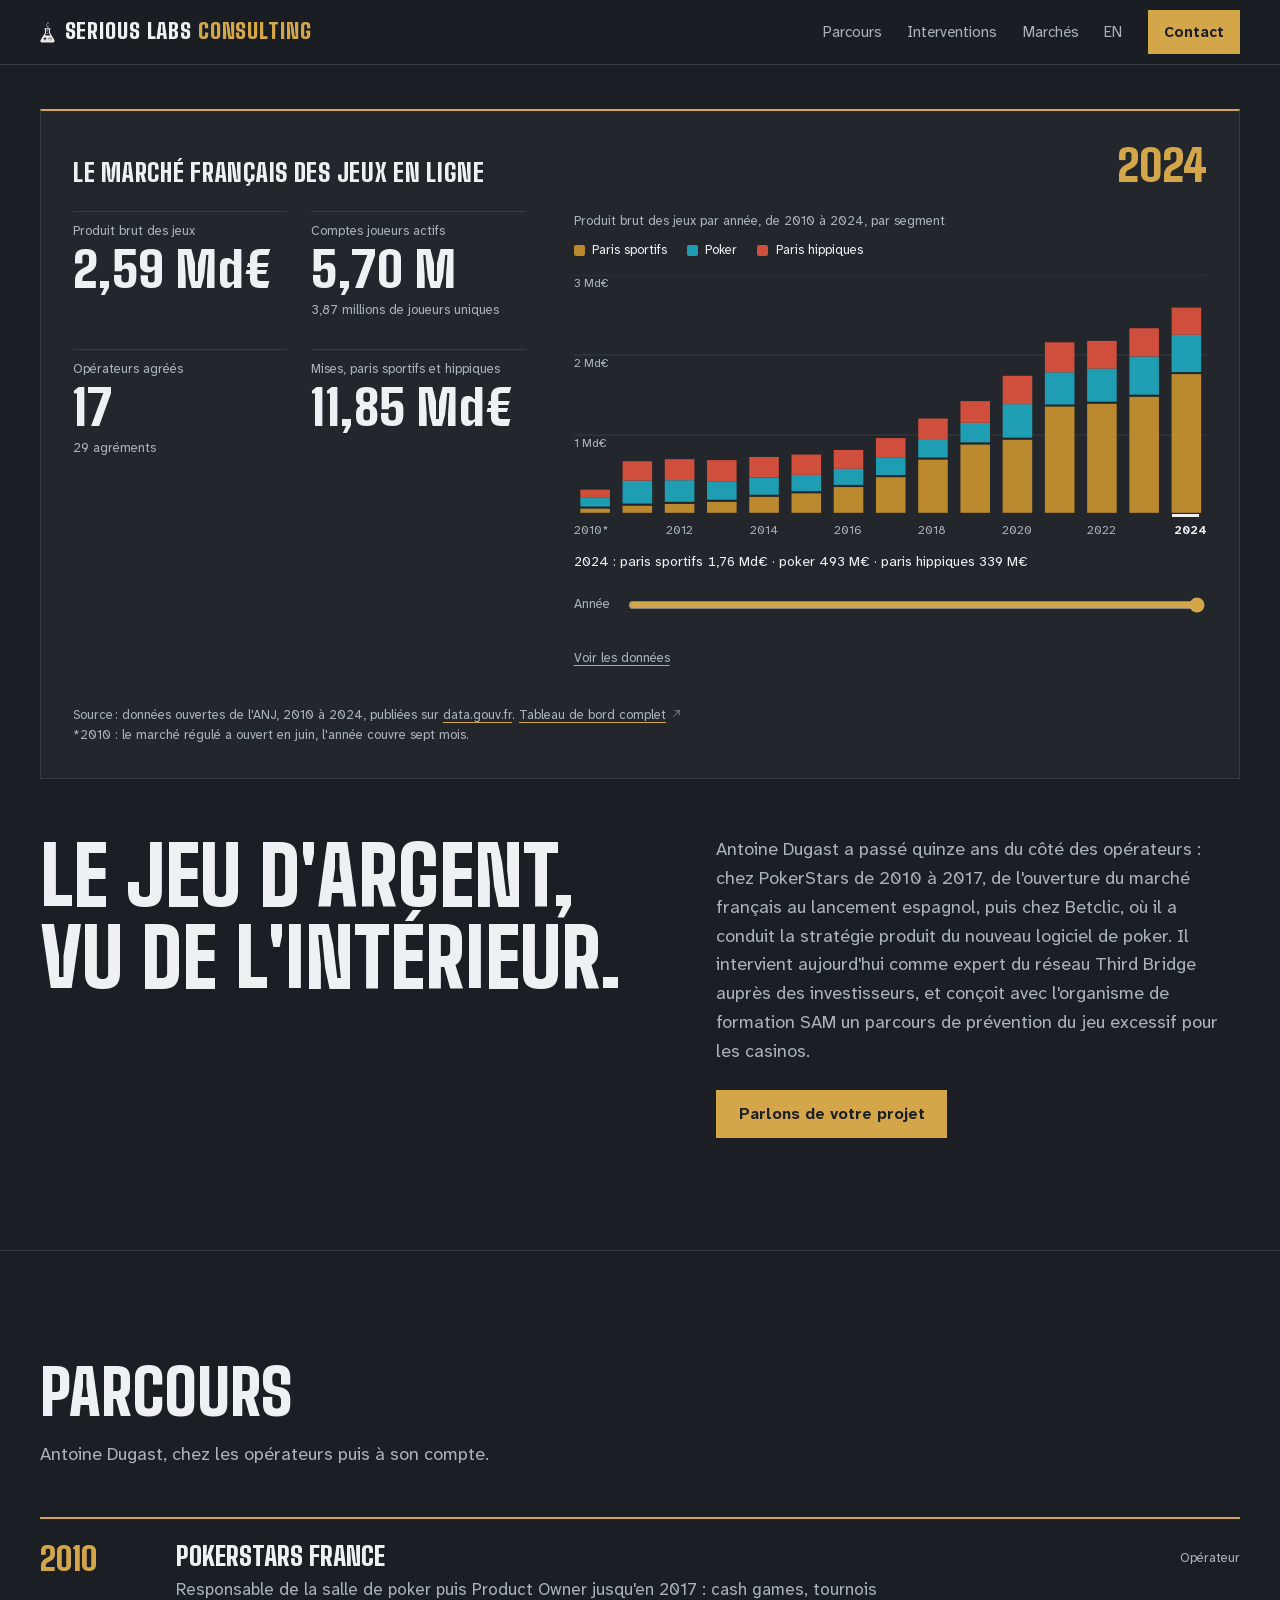
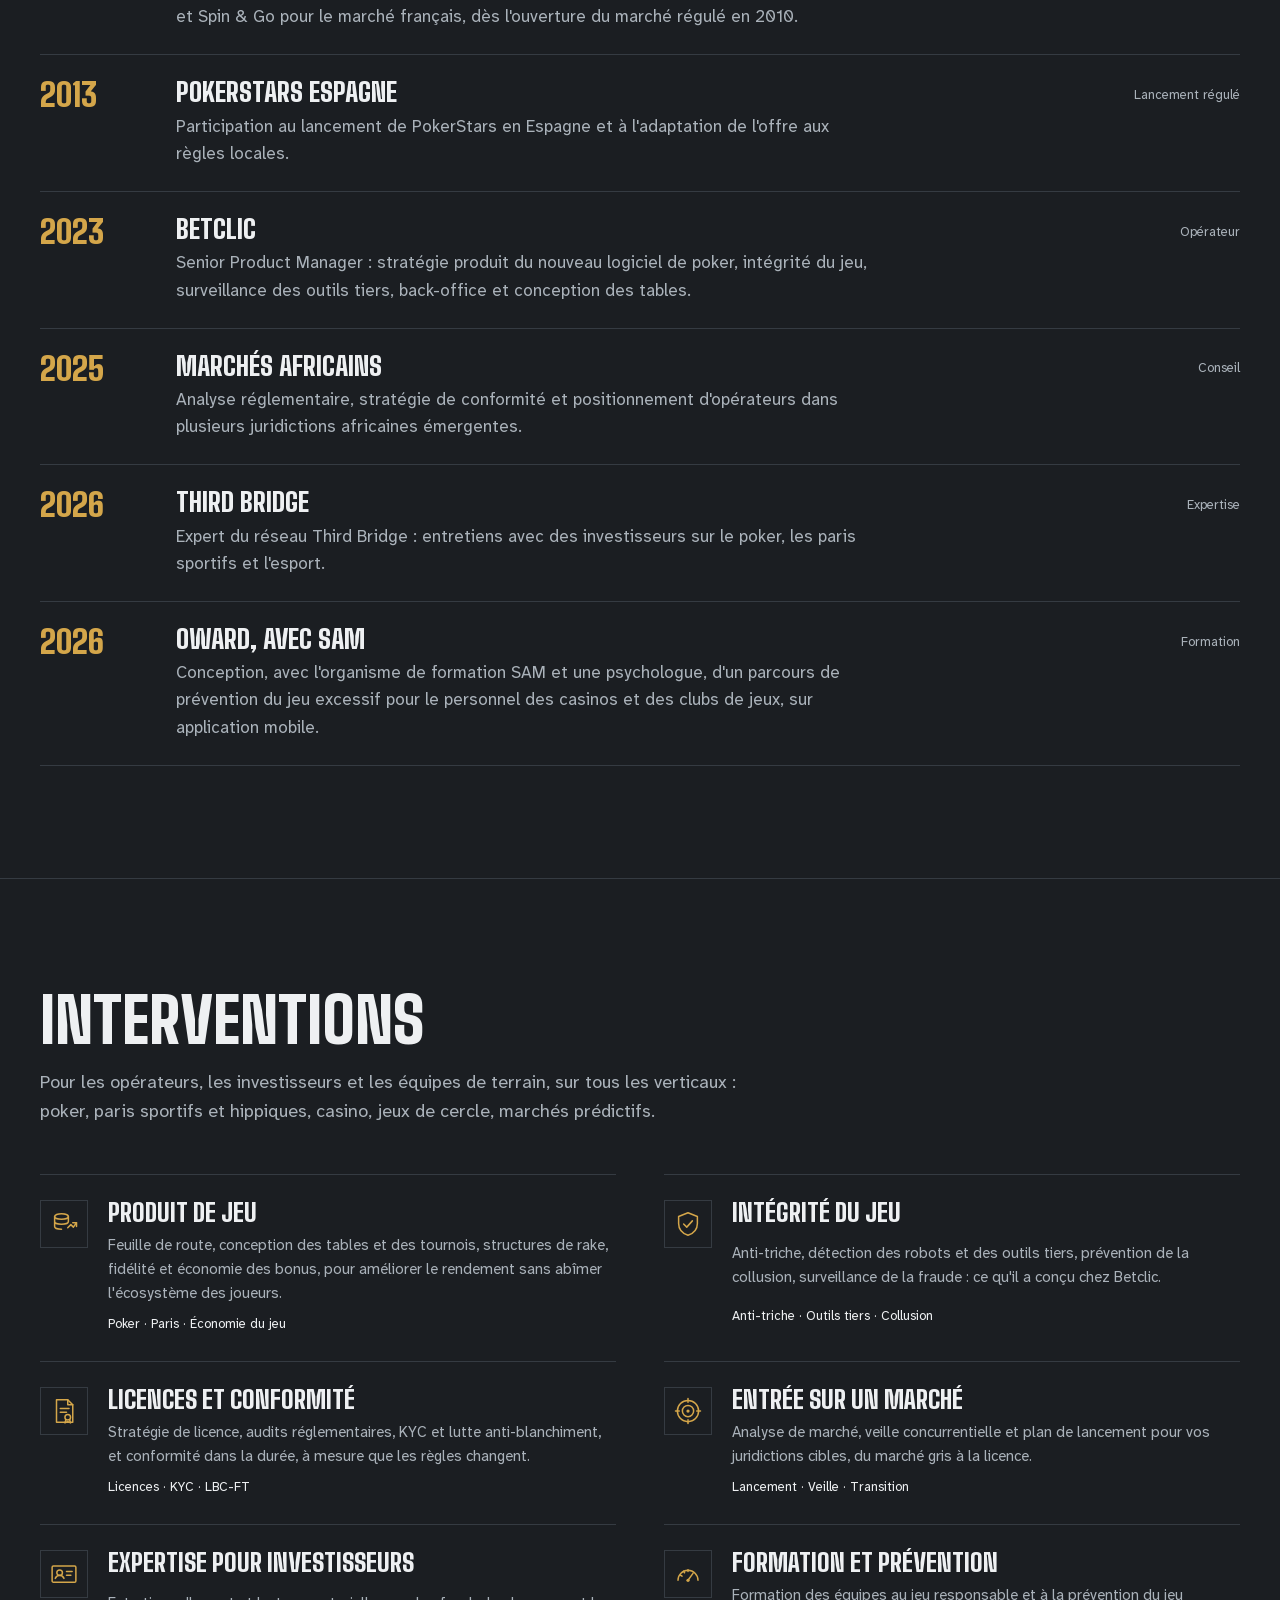
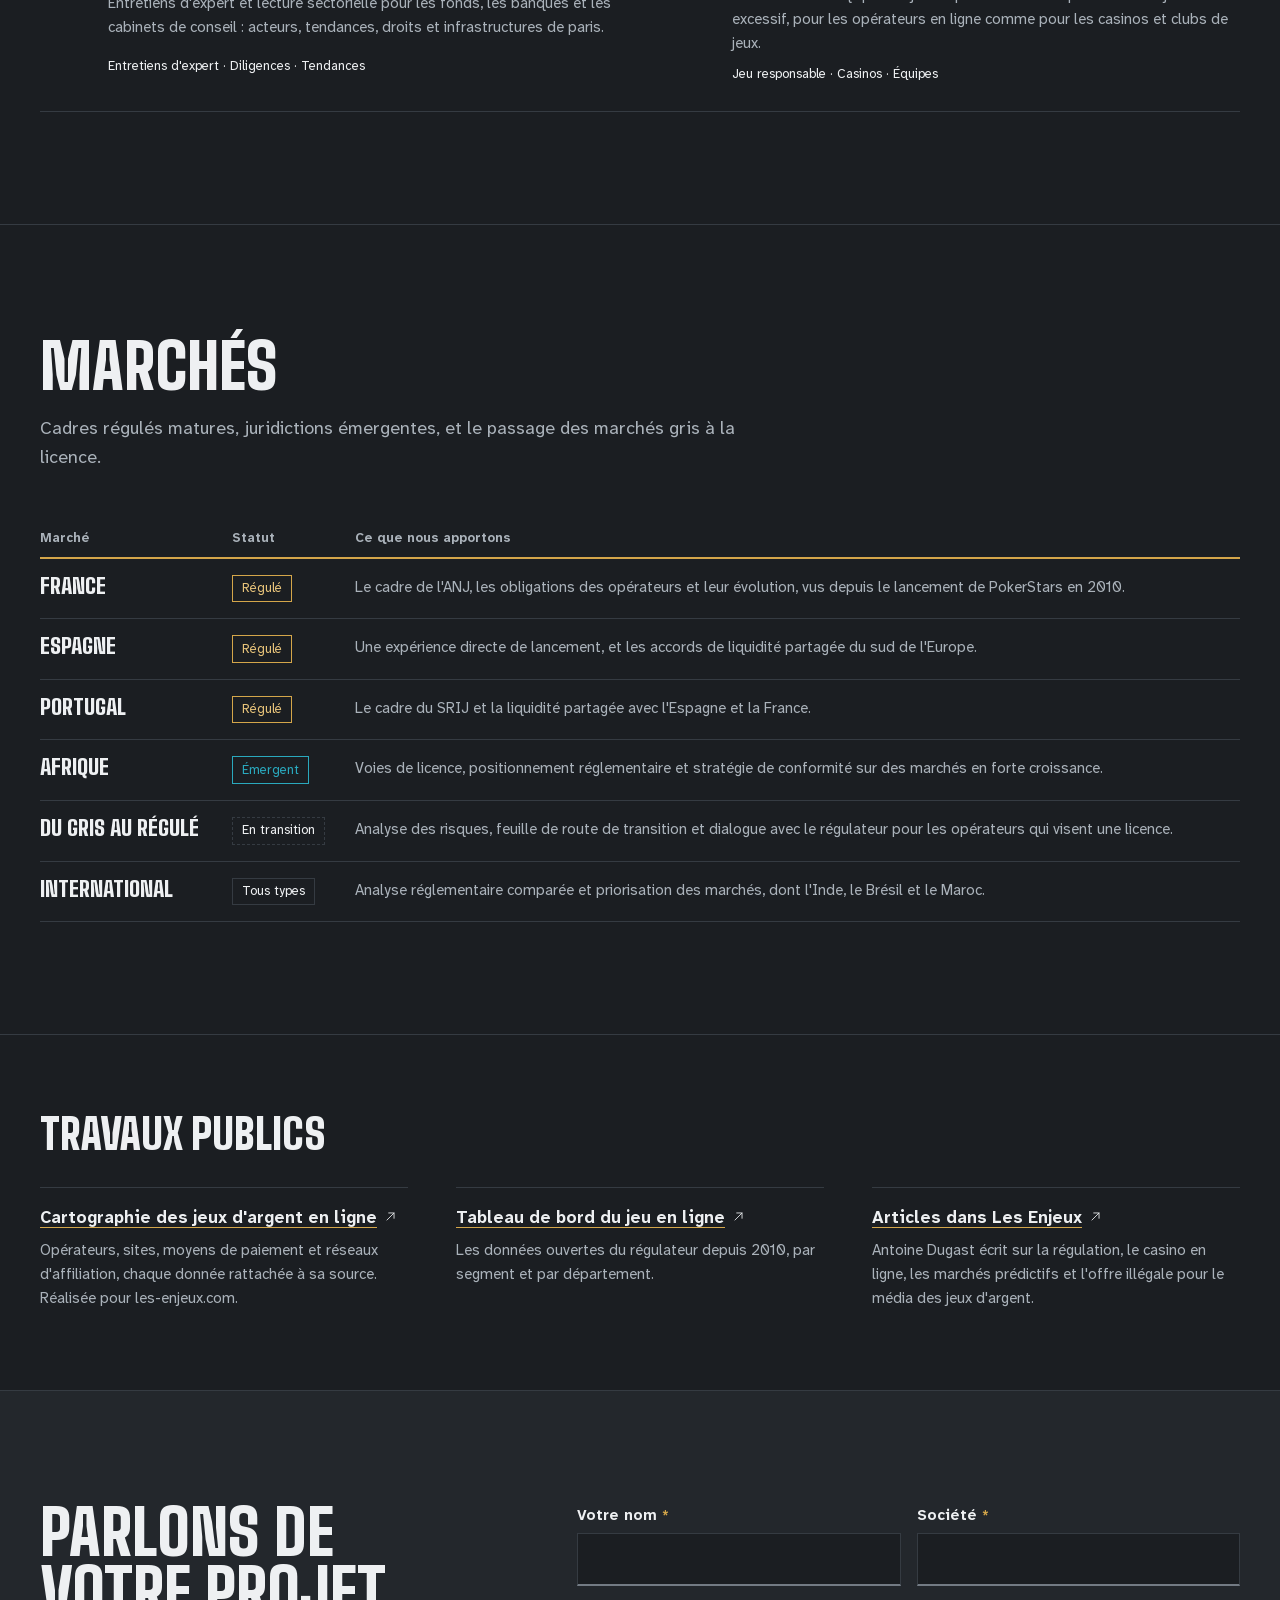
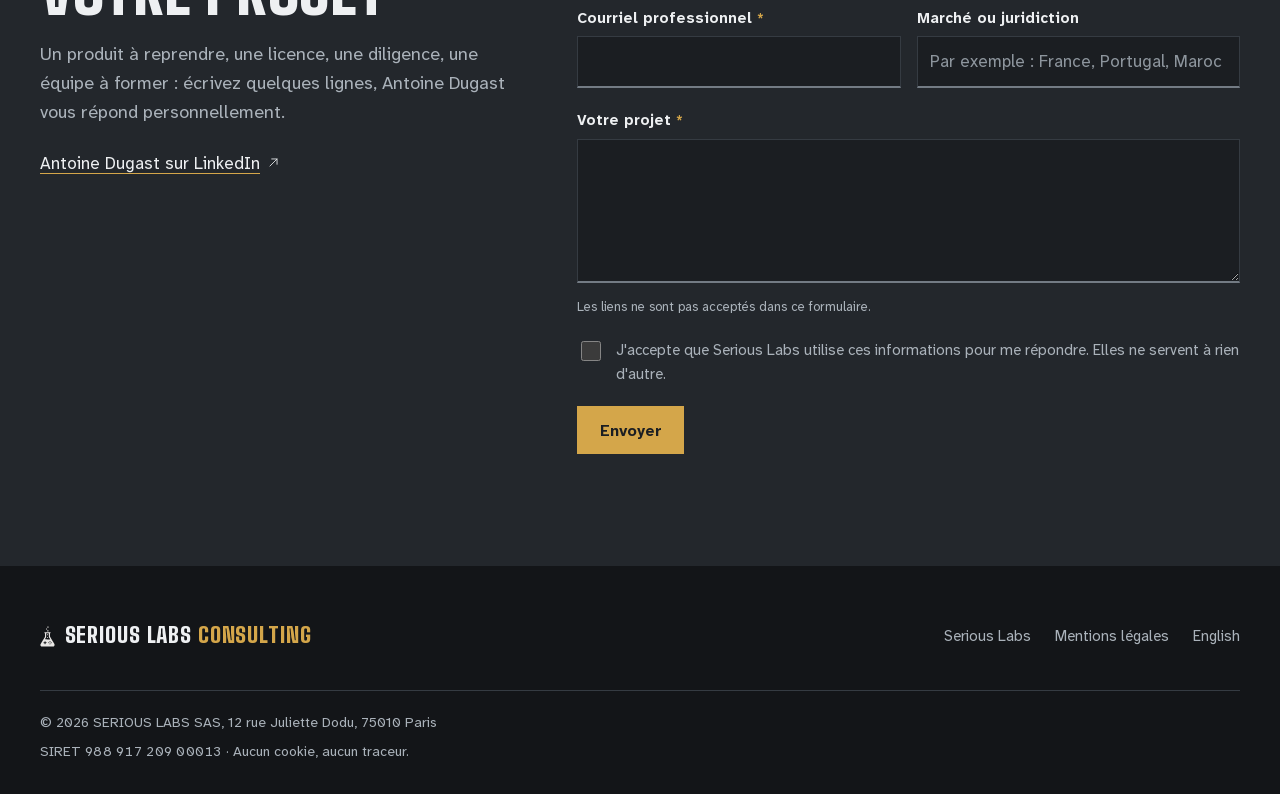
==== commit 1f39adba: "Élargit le site du conseil au parcours d'Antoine dans le jeu d'argent PokerStars de 2010 à 2017, Bet" ====
--- a/fr/index.html
+++ b/fr/index.html
@@ -3,8 +3,8 @@
 <head>
 <meta charset="utf-8">
 <meta name="viewport" content="width=device-width, initial-scale=1">
-<title>Serious Labs Consulting — licences, conformité et intégrité du jeu</title>
-<meta name="description" content="Conseil aux opérateurs de jeux d'argent : licences, conformité, KYC et LBC-FT, intégrité du jeu, entrée sur un marché. Participation aux lancements de PokerStars en France et en Espagne ; internalisation du poker chez Betclic.">
+<title>Serious Labs Consulting — quinze ans dans le jeu d'argent, au service des opérateurs, des investisseurs et des équipes</title>
+<meta name="description" content="Antoine Dugast, quinze ans dans le jeu d'argent : PokerStars de 2010 à 2017, Betclic, expert du réseau Third Bridge, formation à la prévention du jeu excessif avec SAM. Produit, intégrité, licences, expertise pour investisseurs.">
 <meta name="robots" content="index, follow">
 
 <link rel="canonical" href="https://seriouslabs-consulting.com/fr/">
@@ -16,8 +16,8 @@
 <meta property="og:locale" content="fr_FR">
 <meta property="og:url" content="https://seriouslabs-consulting.com/fr/">
 <meta property="og:site_name" content="Serious Labs Consulting">
-<meta property="og:title" content="Ce marché, vu de l'intérieur.">
-<meta property="og:description" content="Licences, conformité et intégrité du jeu pour les opérateurs de jeux d'argent, par quelqu'un qui a participé aux lancements régulés en France et en Espagne.">
+<meta property="og:title" content="Le jeu d'argent, vu de l'intérieur.">
+<meta property="og:description" content="Produit, intégrité, licences, expertise pour investisseurs et formation, par quelqu'un qui a passé quinze ans chez les opérateurs.">
 <meta property="og:image" content="https://seriouslabs-consulting.com/assets/img/og-fr.png">
 <meta name="theme-color" content="#1b1e22">
 
@@ -35,8 +35,8 @@
   <div class="wrap bar">
     <a class="mark" href="/fr/" aria-label="Serious Labs Consulting, accueil"><img src="/assets/img/logo.svg" alt="" width="15" height="21"><span>Serious Labs <em>Consulting</em></span></a>
     <nav class="nav" aria-label="Navigation principale">
-      <a class="sect" href="#services">Services</a>
-      <a class="sect" href="#record">Références</a>
+      <a class="sect" href="#record">Parcours</a>
+      <a class="sect" href="#services">Interventions</a>
       <a class="sect" href="#markets">Marchés</a>
       <a class="lang" href="/" hreflang="en" lang="en">EN</a>
       <a class="cta cta--sm" href="#contact">Contact</a>
@@ -236,100 +236,116 @@
       </figure>
 
       <div class="open__text">
-        <h1 id="titre">Ce marché, vu de l'intérieur.</h1>
+        <h1 id="titre">Le jeu d'argent, vu de l'intérieur.</h1>
         <div class="open__side">
-          <p class="lede">Serious Labs Consulting conseille les opérateurs de jeux d'argent sur les licences, la conformité et l'intégrité du jeu. Antoine Dugast a participé aux lancements de PokerStars en France en 2010 et en Espagne en 2013, et a accompagné Betclic dans l'internalisation de sa plateforme de poker en 2024. Plus de quinze ans dans l'iGaming, trois lancements sur marchés régulés, plus de dix juridictions.</p>
+          <p class="lede">Antoine Dugast a passé quinze ans du côté des opérateurs : chez PokerStars de 2010 à 2017, de l'ouverture du marché français au lancement espagnol, puis chez Betclic, où il a conduit la stratégie produit du nouveau logiciel de poker. Il intervient aujourd'hui comme expert du réseau Third Bridge auprès des investisseurs, et conçoit avec l'organisme de formation SAM un parcours de prévention du jeu excessif pour les casinos.</p>
           <a class="cta" href="#contact">Parlons de votre projet</a>
         </div>
       </div>
 
+    </div>
+  </section>
+
+  <section class="rec" id="record" aria-labelledby="record-h">
+    <div class="wrap">
+      <h2 class="sect-h" id="record-h">Parcours</h2>
+      <p class="sect-l">Antoine Dugast, chez les opérateurs puis à son compte.</p>
+      <ol class="entries">
+        <li class="entry">
+          <p class="entry__date">2010</p>
+          <div class="entry__body">
+            <h3 class="entry__name">PokerStars France</h3>
+            <p>Responsable de la salle de poker puis Product Owner jusqu'en 2017 : cash games, tournois et Spin &amp; Go pour le marché français, dès l'ouverture du marché régulé en 2010.</p>
+          </div>
+          <p class="entry__kind">Opérateur</p>
+        </li>
+        <li class="entry">
+          <p class="entry__date">2013</p>
+          <div class="entry__body">
+            <h3 class="entry__name">PokerStars Espagne</h3>
+            <p>Participation au lancement de PokerStars en Espagne et à l'adaptation de l'offre aux règles locales.</p>
+          </div>
+          <p class="entry__kind">Lancement régulé</p>
+        </li>
+        <li class="entry">
+          <p class="entry__date">2023</p>
+          <div class="entry__body">
+            <h3 class="entry__name">Betclic</h3>
+            <p>Senior Product Manager : stratégie produit du nouveau logiciel de poker, intégrité du jeu, surveillance des outils tiers, back-office et conception des tables.</p>
+          </div>
+          <p class="entry__kind">Opérateur</p>
+        </li>
+        <li class="entry">
+          <p class="entry__date">2025</p>
+          <div class="entry__body">
+            <h3 class="entry__name">Marchés africains</h3>
+            <p>Analyse réglementaire, stratégie de conformité et positionnement d'opérateurs dans plusieurs juridictions africaines émergentes.</p>
+          </div>
+          <p class="entry__kind">Conseil</p>
+        </li>
+        <li class="entry">
+          <p class="entry__date">2026</p>
+          <div class="entry__body">
+            <h3 class="entry__name">Third Bridge</h3>
+            <p>Expert du réseau Third Bridge : entretiens avec des investisseurs sur le poker, les paris sportifs et l'esport.</p>
+          </div>
+          <p class="entry__kind">Expertise</p>
+        </li>
+        <li class="entry">
+          <p class="entry__date">2026</p>
+          <div class="entry__body">
+            <h3 class="entry__name">Oward, avec SAM</h3>
+            <p>Conception, avec l'organisme de formation SAM et une psychologue, d'un parcours de prévention du jeu excessif pour le personnel des casinos et des clubs de jeux, sur application mobile.</p>
+          </div>
+          <p class="entry__kind">Formation</p>
+        </li>
+      </ol>
     </div>
   </section>
 
   <section class="svc" id="services" aria-labelledby="services-h">
     <div class="wrap">
-      <h2 class="sect-h" id="services-h">Services</h2>
-      <p class="sect-l">De la demande de licence au jour où les tables ouvrent, sur tous les verticaux : poker, casino et machines à sous, paris sportifs, marchés prédictifs, jeux de table et paris hippiques.</p>
+      <h2 class="sect-h" id="services-h">Interventions</h2>
+      <p class="sect-l">Pour les opérateurs, les investisseurs et les équipes de terrain, sur tous les verticaux : poker, paris sportifs et hippiques, casino, jeux de cercle, marchés prédictifs.</p>
 
       <ul class="svc__list">
+        <li class="svc__item">
+          <svg class="picto" aria-hidden="true"><use href="/assets/img/pictos.svg#monetisation"/></svg>
+          <h3>Produit de jeu</h3>
+          <p>Feuille de route, conception des tables et des tournois, structures de rake, fidélité et économie des bonus, pour améliorer le rendement sans abîmer l'écosystème des joueurs.</p>
+          <p class="tags">Poker · Paris · Économie du jeu</p>
+        </li>
+        <li class="svc__item">
+          <svg class="picto" aria-hidden="true"><use href="/assets/img/pictos.svg#integrite"/></svg>
+          <h3>Intégrité du jeu</h3>
+          <p>Anti-triche, détection des robots et des outils tiers, prévention de la collusion, surveillance de la fraude : ce qu'il a conçu chez Betclic.</p>
+          <p class="tags">Anti-triche · Outils tiers · Collusion</p>
+        </li>
         <li class="svc__item">
           <svg class="picto" aria-hidden="true"><use href="/assets/img/pictos.svg#licence"/></svg>
           <h3>Licences et conformité</h3>
-          <p>Stratégie de licence, audits réglementaires et conformité dans la durée, à chaque étape de la demande et à mesure que les règles changent.</p>
-          <p class="tags">Licences · Audits réglementaires · Cadres de conformité</p>
-        </li>
-        <li class="svc__item">
-          <svg class="picto" aria-hidden="true"><use href="/assets/img/pictos.svg#integrite"/></svg>
-          <h3>Intégrité du jeu</h3>
-          <p>Anti-triche, détection des robots, prévention de la collusion et surveillance de la fraude, pour protéger les joueurs comme l'opérateur.</p>
-          <p class="tags">Anti-triche · Détection des robots · Collusion</p>
+          <p>Stratégie de licence, audits réglementaires, KYC et lutte anti-blanchiment, et conformité dans la durée, à mesure que les règles changent.</p>
+          <p class="tags">Licences · KYC · LBC-FT</p>
         </li>
         <li class="svc__item">
           <svg class="picto" aria-hidden="true"><use href="/assets/img/pictos.svg#strategie"/></svg>
-          <h3>Stratégie et entrée sur un marché</h3>
-          <p>Analyse de marché, veille concurrentielle et plan de lancement pour vos juridictions cibles, avec une feuille de route produit conforme aux règles locales.</p>
-          <p class="tags">Entrée sur un marché · Feuille de route · Veille concurrentielle</p>
+          <h3>Entrée sur un marché</h3>
+          <p>Analyse de marché, veille concurrentielle et plan de lancement pour vos juridictions cibles, du marché gris à la licence.</p>
+          <p class="tags">Lancement · Veille · Transition</p>
         </li>
         <li class="svc__item">
           <svg class="picto" aria-hidden="true"><use href="/assets/img/pictos.svg#kyc"/></svg>
-          <h3>KYC et lutte anti-blanchiment</h3>
-          <p>Processus KYC conformes aux normes locales et internationales, politiques LBC-FT, vérification d'identité, surveillance des transactions et diligences.</p>
-          <p class="tags">KYC · LBC-FT · Diligences</p>
+          <h3>Expertise pour investisseurs</h3>
+          <p>Entretiens d'expert et lecture sectorielle pour les fonds, les banques et les cabinets de conseil : acteurs, tendances, droits et infrastructures de paris.</p>
+          <p class="tags">Entretiens d'expert · Diligences · Tendances</p>
         </li>
         <li class="svc__item">
           <svg class="picto" aria-hidden="true"><use href="/assets/img/pictos.svg#jeu-responsable"/></svg>
-          <h3>Jeu responsable</h3>
-          <p>Limites de dépôt, autoexclusion, détection des comportements à risque, formation des équipes et le reporting qu'attend le régulateur.</p>
-          <p class="tags">Protection des joueurs · Autoexclusion · Détection des risques</p>
-        </li>
-        <li class="svc__item">
-          <svg class="picto" aria-hidden="true"><use href="/assets/img/pictos.svg#monetisation"/></svg>
-          <h3>Monétisation et économie du jeu</h3>
-          <p>Structures de rake, conception des tournois, programmes de fidélité, économie des bonus et calibrage des marges, pour améliorer le rendement sans abîmer l'écosystème des joueurs.</p>
-          <p class="tags">Revenus · Fidélité · Économie des bonus</p>
+          <h3>Formation et prévention</h3>
+          <p>Formation des équipes au jeu responsable et à la prévention du jeu excessif, pour les opérateurs en ligne comme pour les casinos et clubs de jeux.</p>
+          <p class="tags">Jeu responsable · Casinos · Équipes</p>
         </li>
       </ul>
-    </div>
-  </section>
-
-  <section class="rec" id="record" aria-labelledby="record-h">
-    <div class="wrap">
-      <h2 class="sect-h" id="record-h">Références</h2>
-      <p class="sect-l">Le parcours d'Antoine Dugast, avant et depuis Serious Labs.</p>
-      <ol class="entries">
-        <li class="entry">
-          <p class="entry__date">2010</p>
-          <div class="entry__body">
-            <h3 class="entry__name">PokerStars France</h3>
-            <p>Participation au lancement de PokerStars sur le marché français, l'un des premiers marchés régulés du poker en ligne en Europe, sous le régime de l'ARJEL.</p>
-          </div>
-          <p class="entry__kind">Lancement régulé</p>
-        </li>
-        <li class="entry">
-          <p class="entry__date">2013</p>
-          <div class="entry__body">
-            <h3 class="entry__name">PokerStars Espagne</h3>
-            <p>Déploiement de PokerStars en Espagne : adaptation aux exigences réglementaires locales et stratégie de lancement propre au marché espagnol.</p>
-          </div>
-          <p class="entry__kind">Lancement régulé</p>
-        </li>
-        <li class="entry">
-          <p class="entry__date">2024</p>
-          <div class="entry__body">
-            <h3 class="entry__name">Betclic Poker</h3>
-            <p>Accompagnement stratégique de Betclic dans le passage à sa propre plateforme de poker, avec une amélioration significative des revenus et de l'expérience joueur.</p>
-          </div>
-          <p class="entry__kind">Internalisation de plateforme</p>
-        </li>
-        <li class="entry">
-          <p class="entry__date">2025</p>
-          <div class="entry__body">
-            <h3 class="entry__name">Marchés africains</h3>
-            <p>Analyse réglementaire, stratégie de conformité et positionnement d'opérateurs dans plusieurs juridictions africaines émergentes.</p>
-          </div>
-          <p class="entry__kind">Marchés émergents</p>
-        </li>
-      </ol>
     </div>
   </section>
 
@@ -366,7 +382,7 @@
     <div class="wrap ask__grid">
       <div>
         <h2 class="sect-h" id="contact-h">Parlons de votre projet</h2>
-        <p class="sect-l">Un nouveau marché, une demande de licence, un problème d'intégrité : écrivez quelques lignes, Antoine Dugast vous répond personnellement.</p>
+        <p class="sect-l">Un produit à reprendre, une licence, une diligence, une équipe à former : écrivez quelques lignes, Antoine Dugast vous répond personnellement.</p>
         <p class="ask__alt"><a href="https://www.linkedin.com/in/antoine-dugast-8a394188/">Antoine Dugast sur LinkedIn<svg class="ico" aria-hidden="true"><use href="/assets/img/pictos.svg#sortie"/></svg></a></p>
       </div>
 
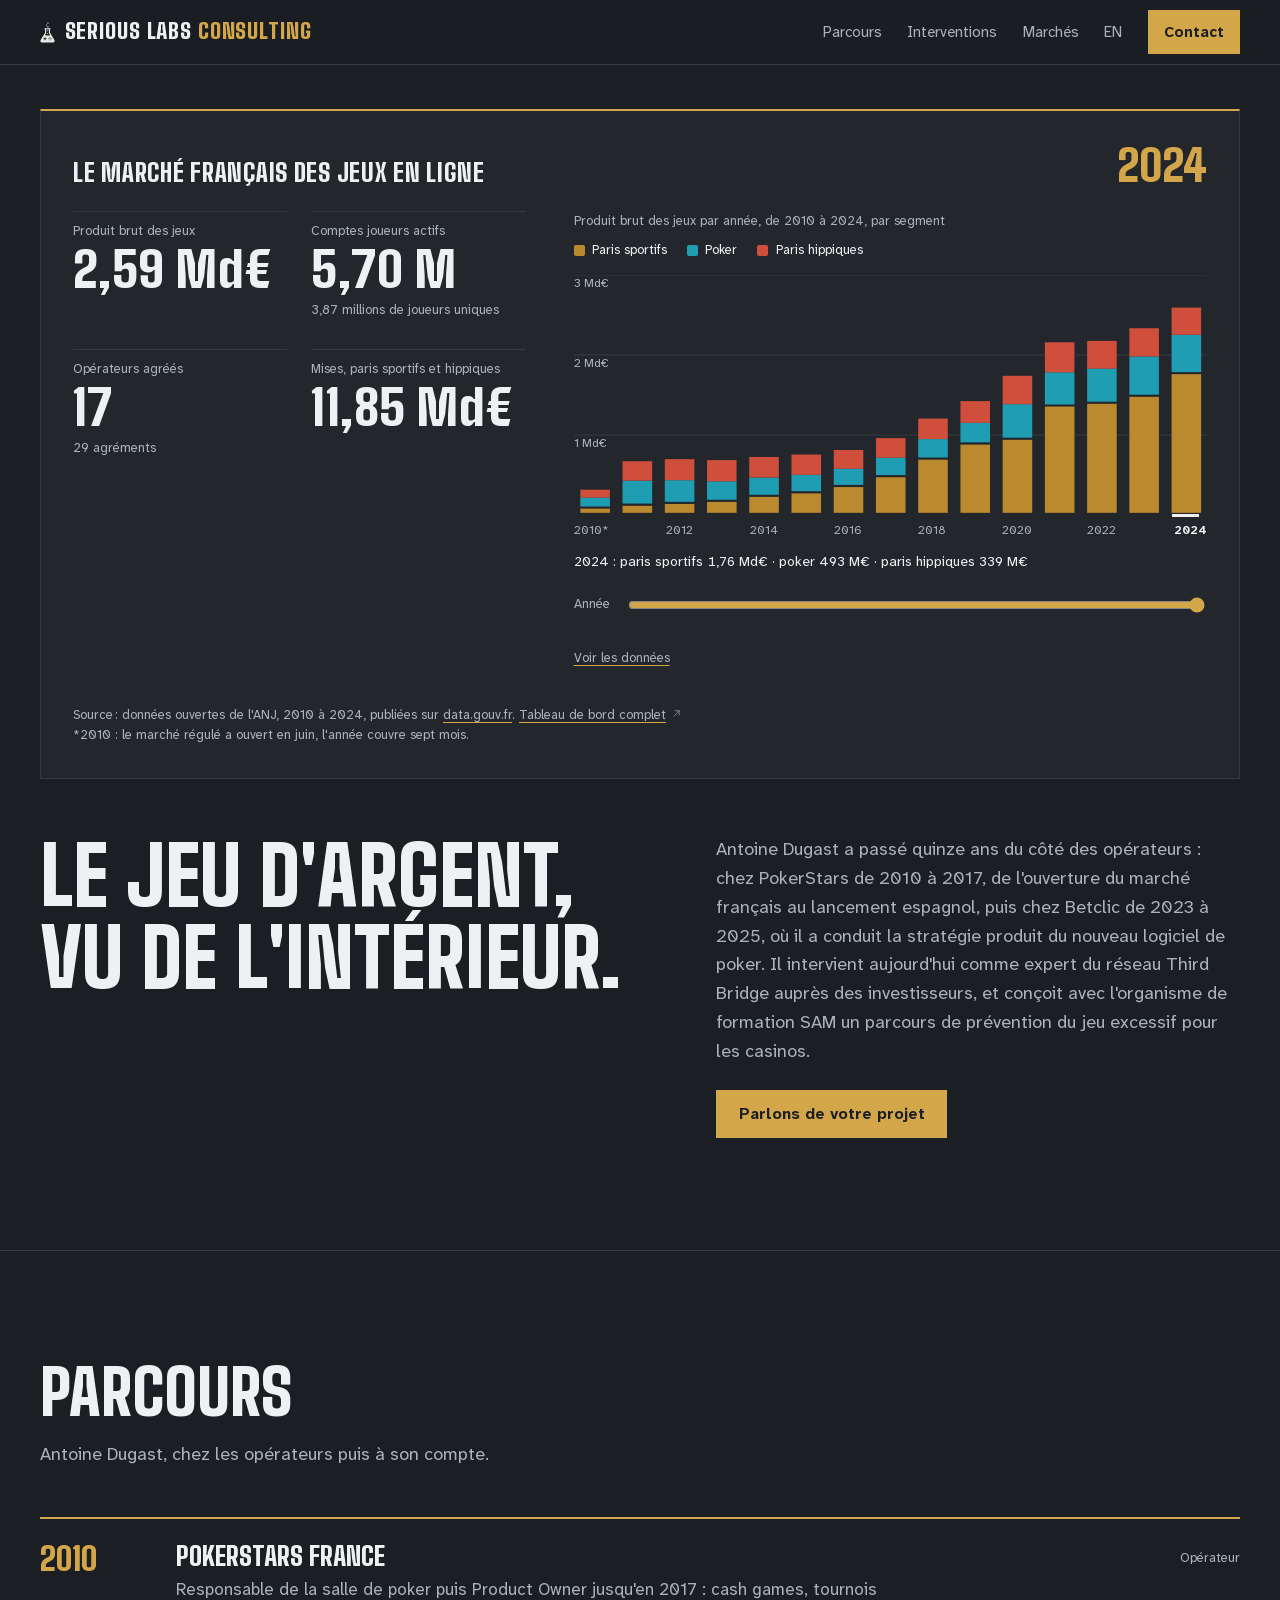
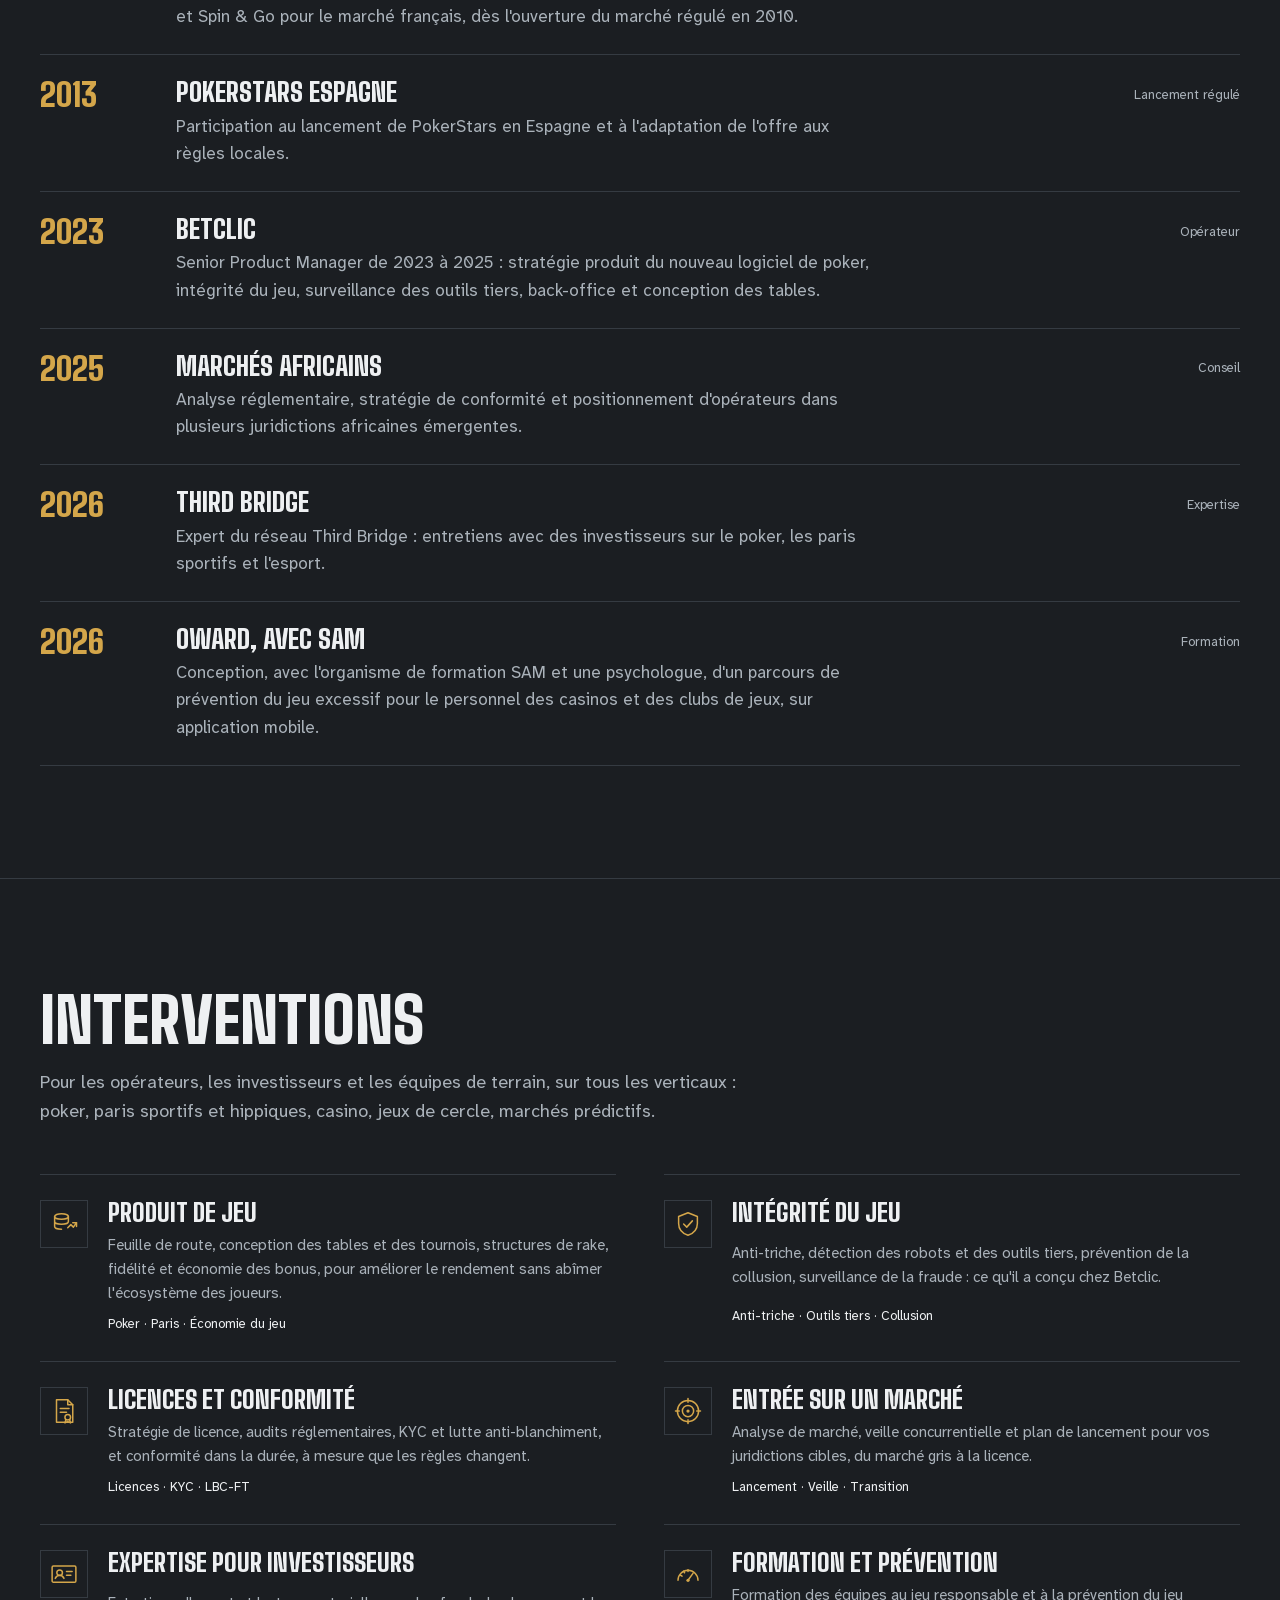
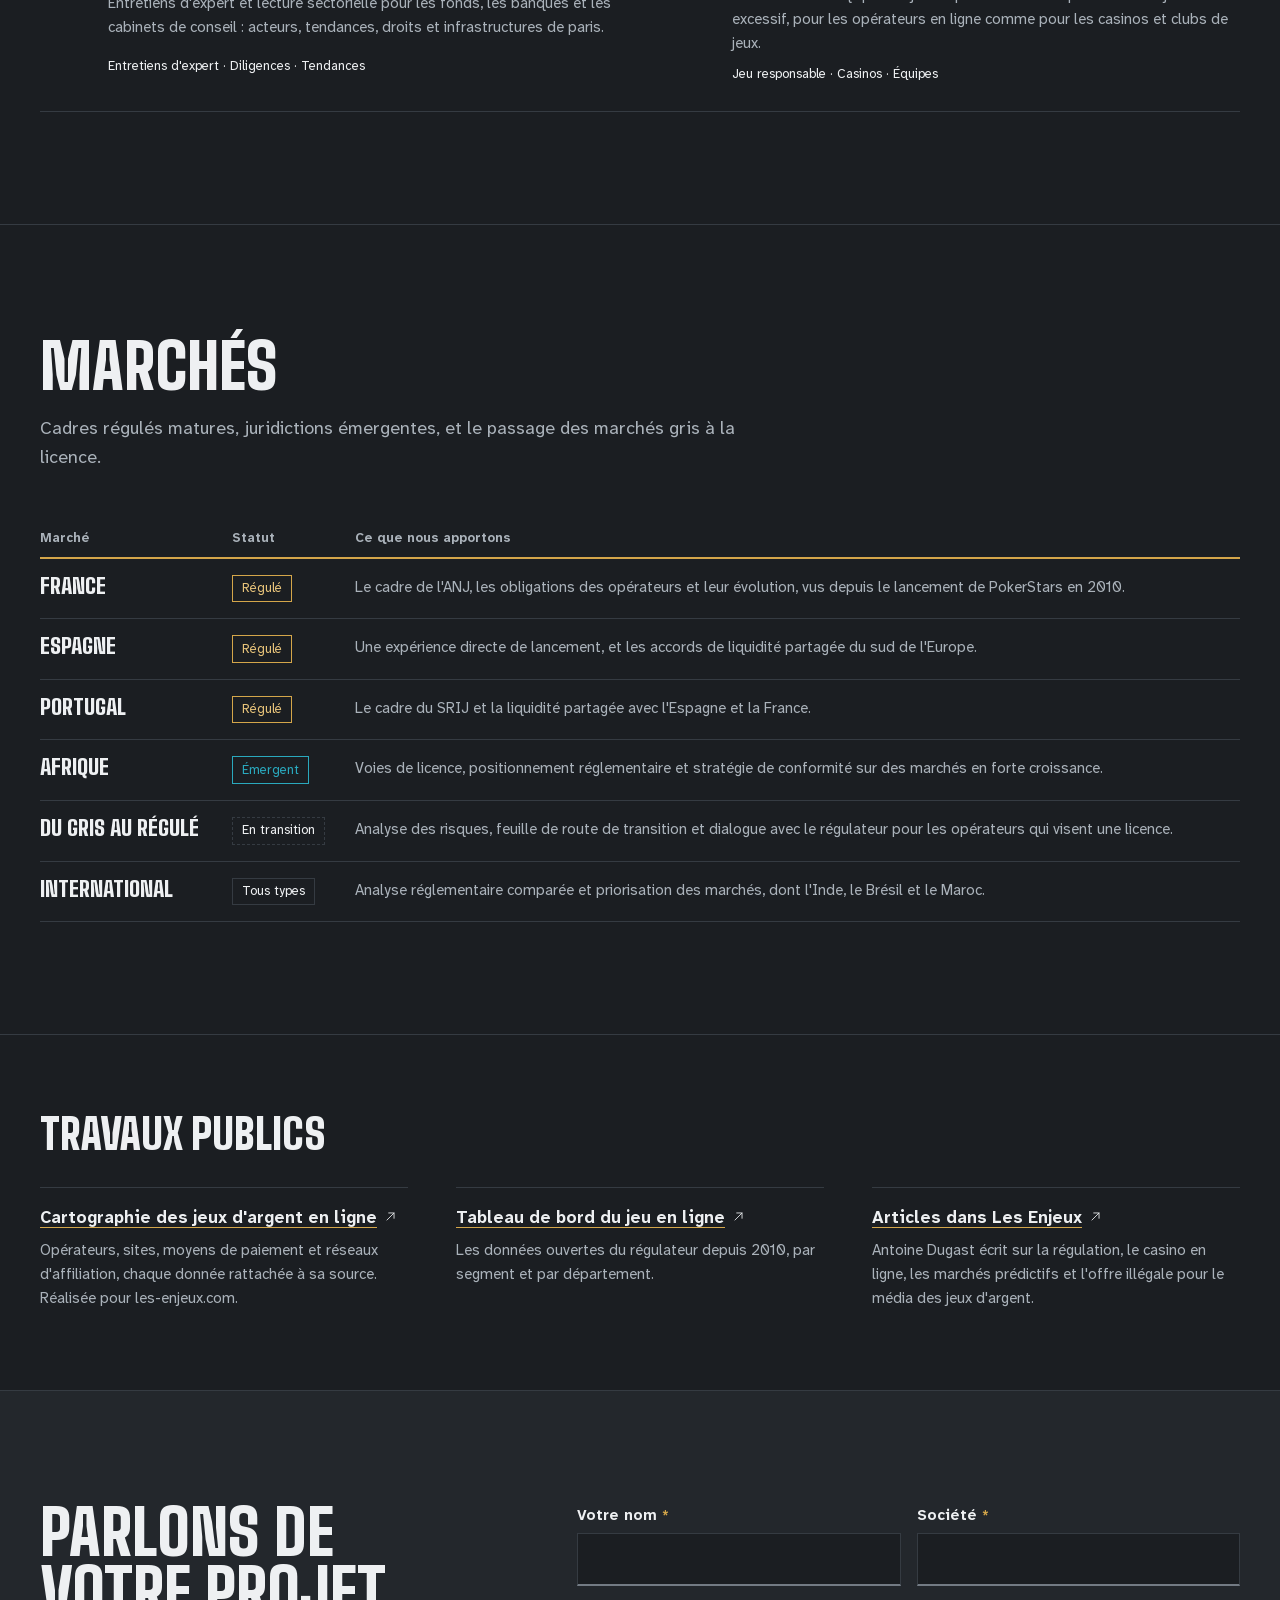
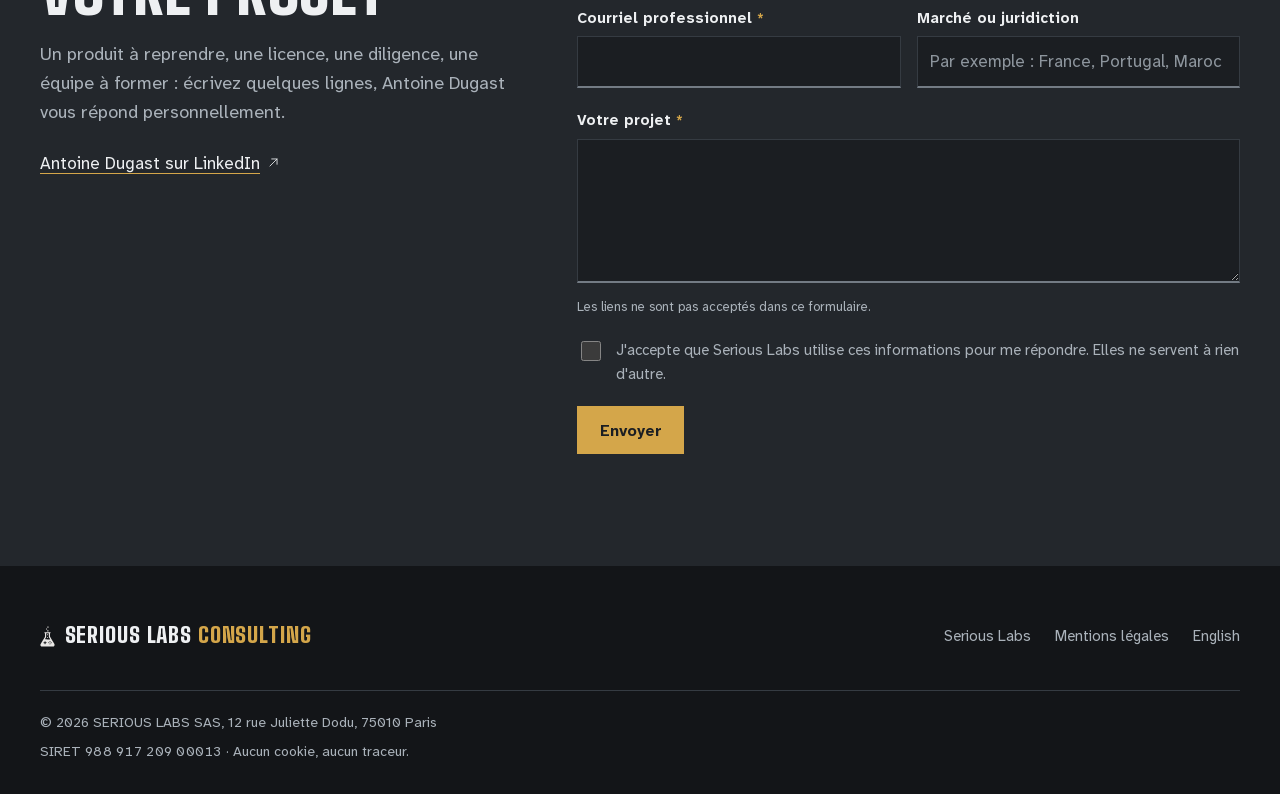
==== commit 3720a802: "Date le passage chez Betclic : de 2023 à 2025 Co-Authored-By: Claude Opus 5.5 <noreply@anthropic.com" ====
--- a/fr/index.html
+++ b/fr/index.html
@@ -4,7 +4,7 @@
 <meta charset="utf-8">
 <meta name="viewport" content="width=device-width, initial-scale=1">
 <title>Serious Labs Consulting — quinze ans dans le jeu d'argent, au service des opérateurs, des investisseurs et des équipes</title>
-<meta name="description" content="Antoine Dugast, quinze ans dans le jeu d'argent : PokerStars de 2010 à 2017, Betclic, expert du réseau Third Bridge, formation à la prévention du jeu excessif avec SAM. Produit, intégrité, licences, expertise pour investisseurs.">
+<meta name="description" content="Antoine Dugast, quinze ans dans le jeu d'argent : PokerStars de 2010 à 2017, Betclic de 2023 à 2025, expert du réseau Third Bridge, formation à la prévention du jeu excessif avec SAM. Produit, intégrité, licences, expertise pour investisseurs.">
 <meta name="robots" content="index, follow">
 
 <link rel="canonical" href="https://seriouslabs-consulting.com/fr/">
@@ -238,7 +238,7 @@
       <div class="open__text">
         <h1 id="titre">Le jeu d'argent, vu de l'intérieur.</h1>
         <div class="open__side">
-          <p class="lede">Antoine Dugast a passé quinze ans du côté des opérateurs : chez PokerStars de 2010 à 2017, de l'ouverture du marché français au lancement espagnol, puis chez Betclic, où il a conduit la stratégie produit du nouveau logiciel de poker. Il intervient aujourd'hui comme expert du réseau Third Bridge auprès des investisseurs, et conçoit avec l'organisme de formation SAM un parcours de prévention du jeu excessif pour les casinos.</p>
+          <p class="lede">Antoine Dugast a passé quinze ans du côté des opérateurs : chez PokerStars de 2010 à 2017, de l'ouverture du marché français au lancement espagnol, puis chez Betclic de 2023 à 2025, où il a conduit la stratégie produit du nouveau logiciel de poker. Il intervient aujourd'hui comme expert du réseau Third Bridge auprès des investisseurs, et conçoit avec l'organisme de formation SAM un parcours de prévention du jeu excessif pour les casinos.</p>
           <a class="cta" href="#contact">Parlons de votre projet</a>
         </div>
       </div>
@@ -271,7 +271,7 @@
           <p class="entry__date">2023</p>
           <div class="entry__body">
             <h3 class="entry__name">Betclic</h3>
-            <p>Senior Product Manager : stratégie produit du nouveau logiciel de poker, intégrité du jeu, surveillance des outils tiers, back-office et conception des tables.</p>
+            <p>Senior Product Manager de 2023 à 2025 : stratégie produit du nouveau logiciel de poker, intégrité du jeu, surveillance des outils tiers, back-office et conception des tables.</p>
           </div>
           <p class="entry__kind">Opérateur</p>
         </li>
